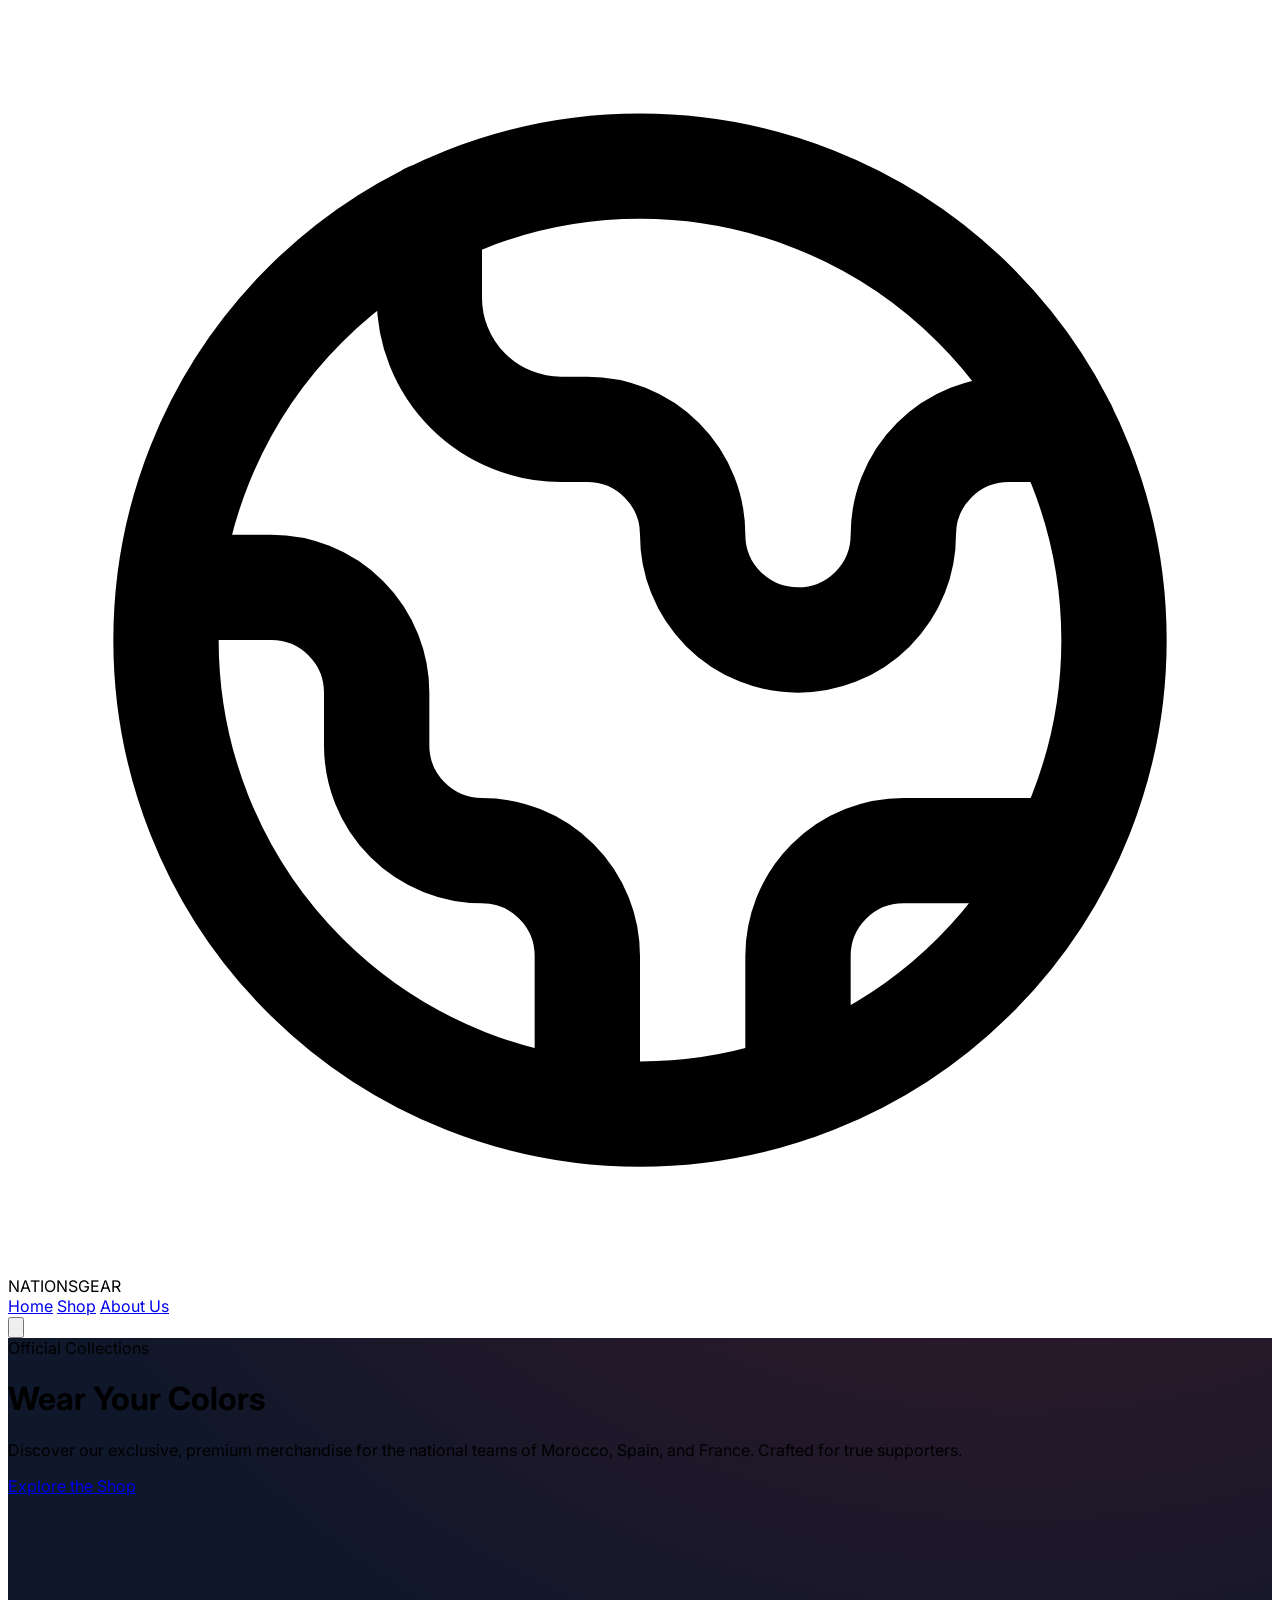
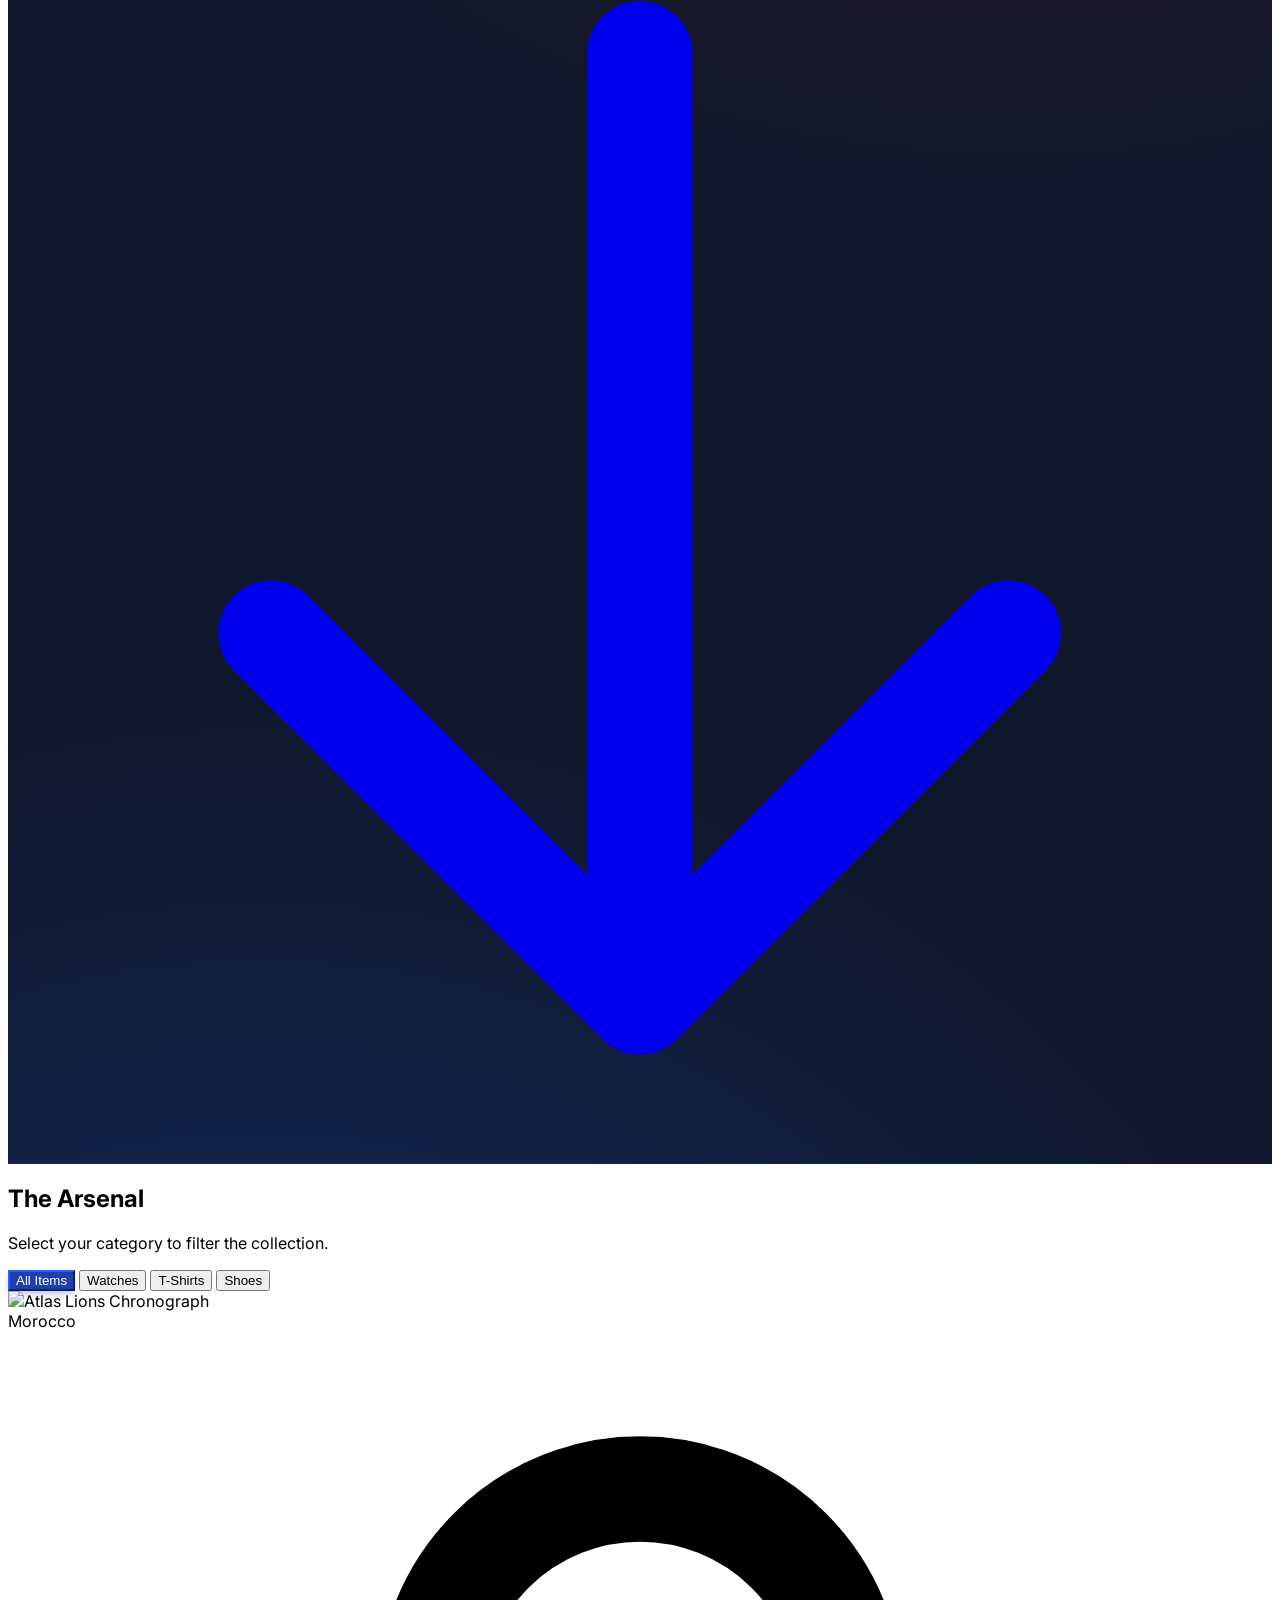
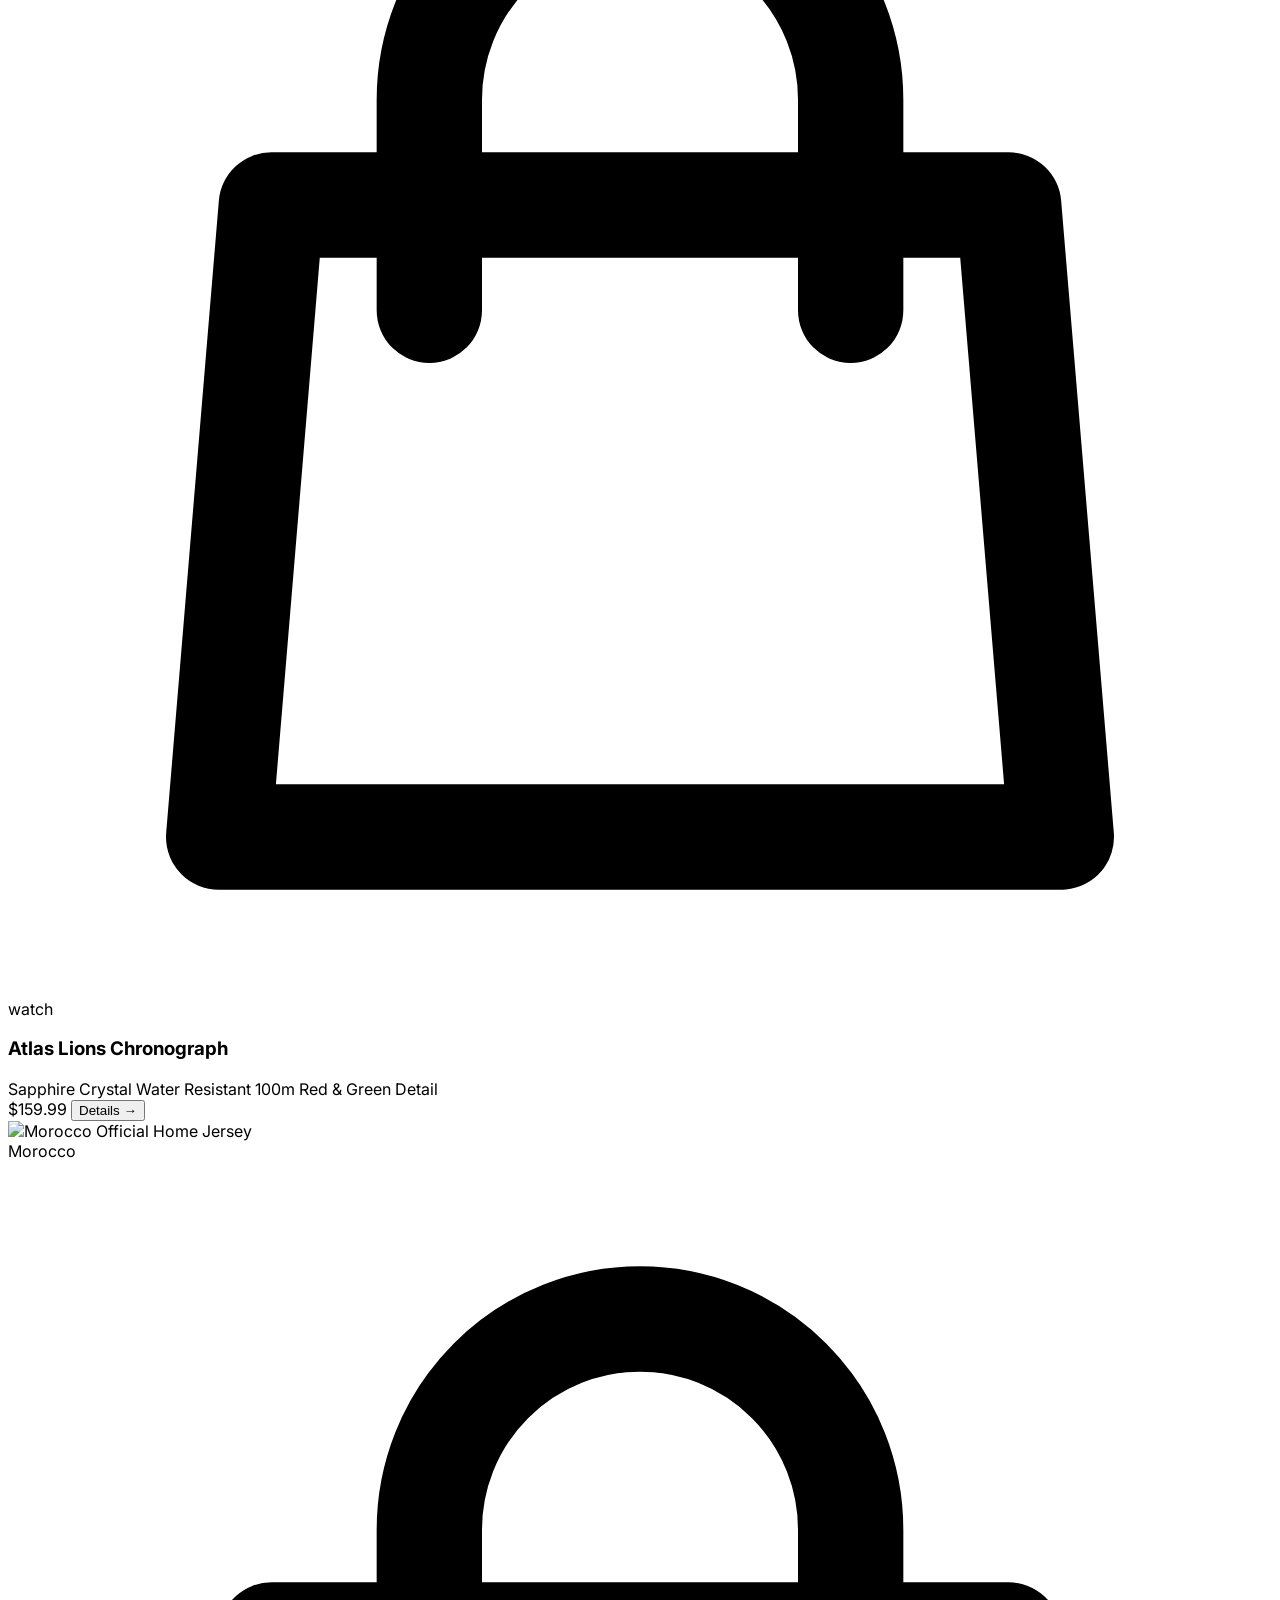
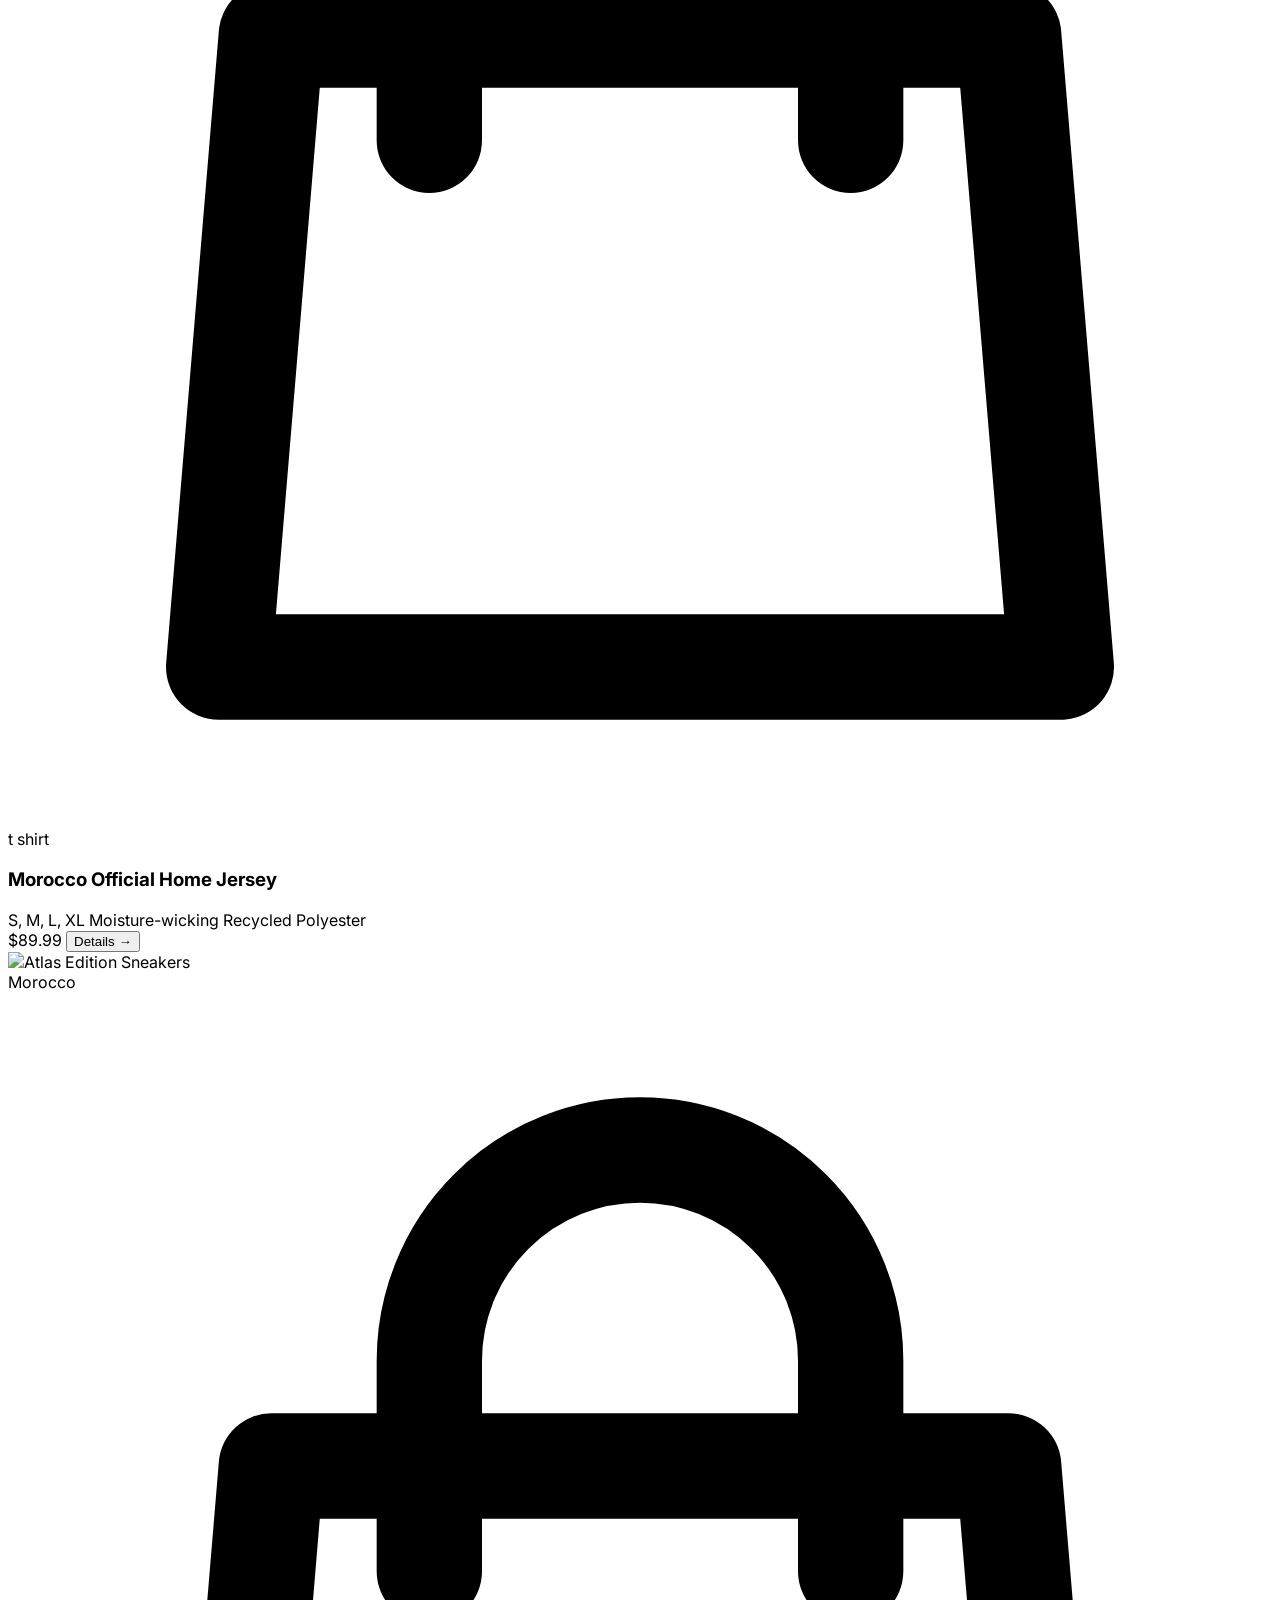
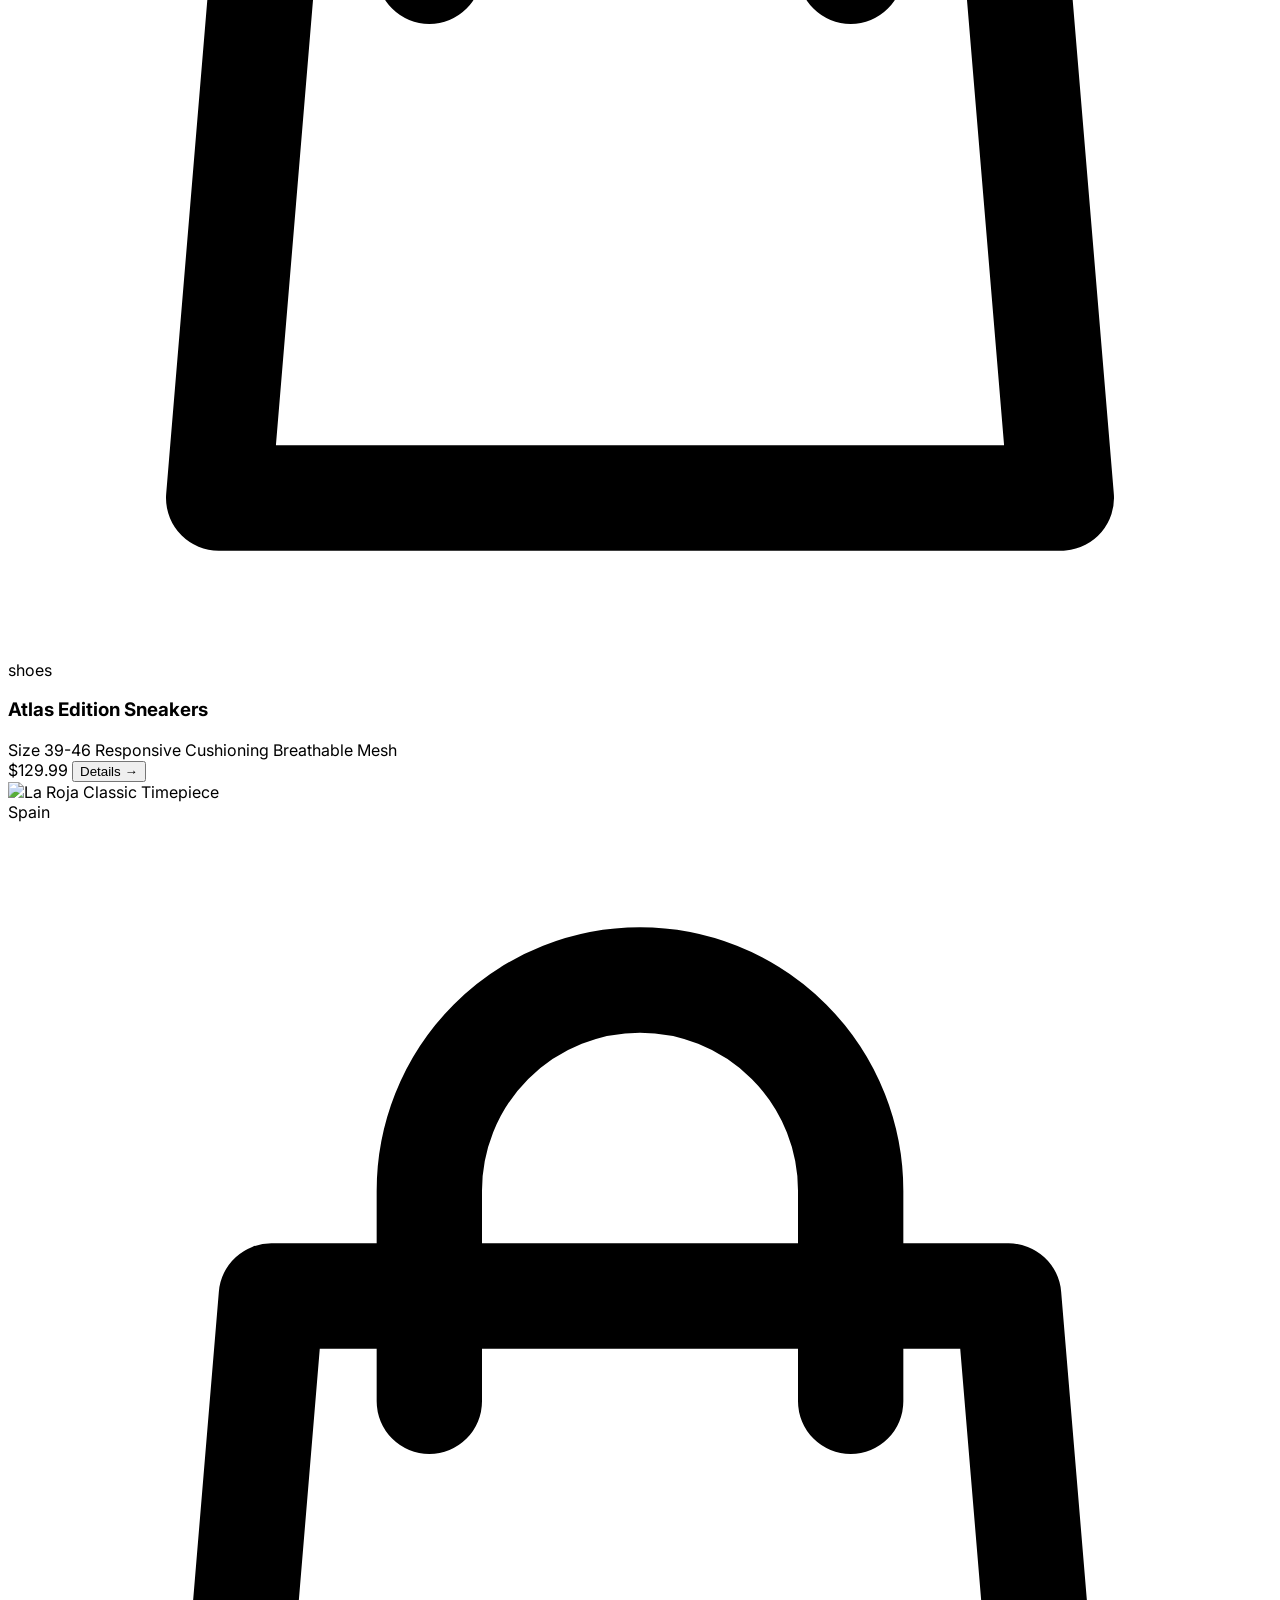
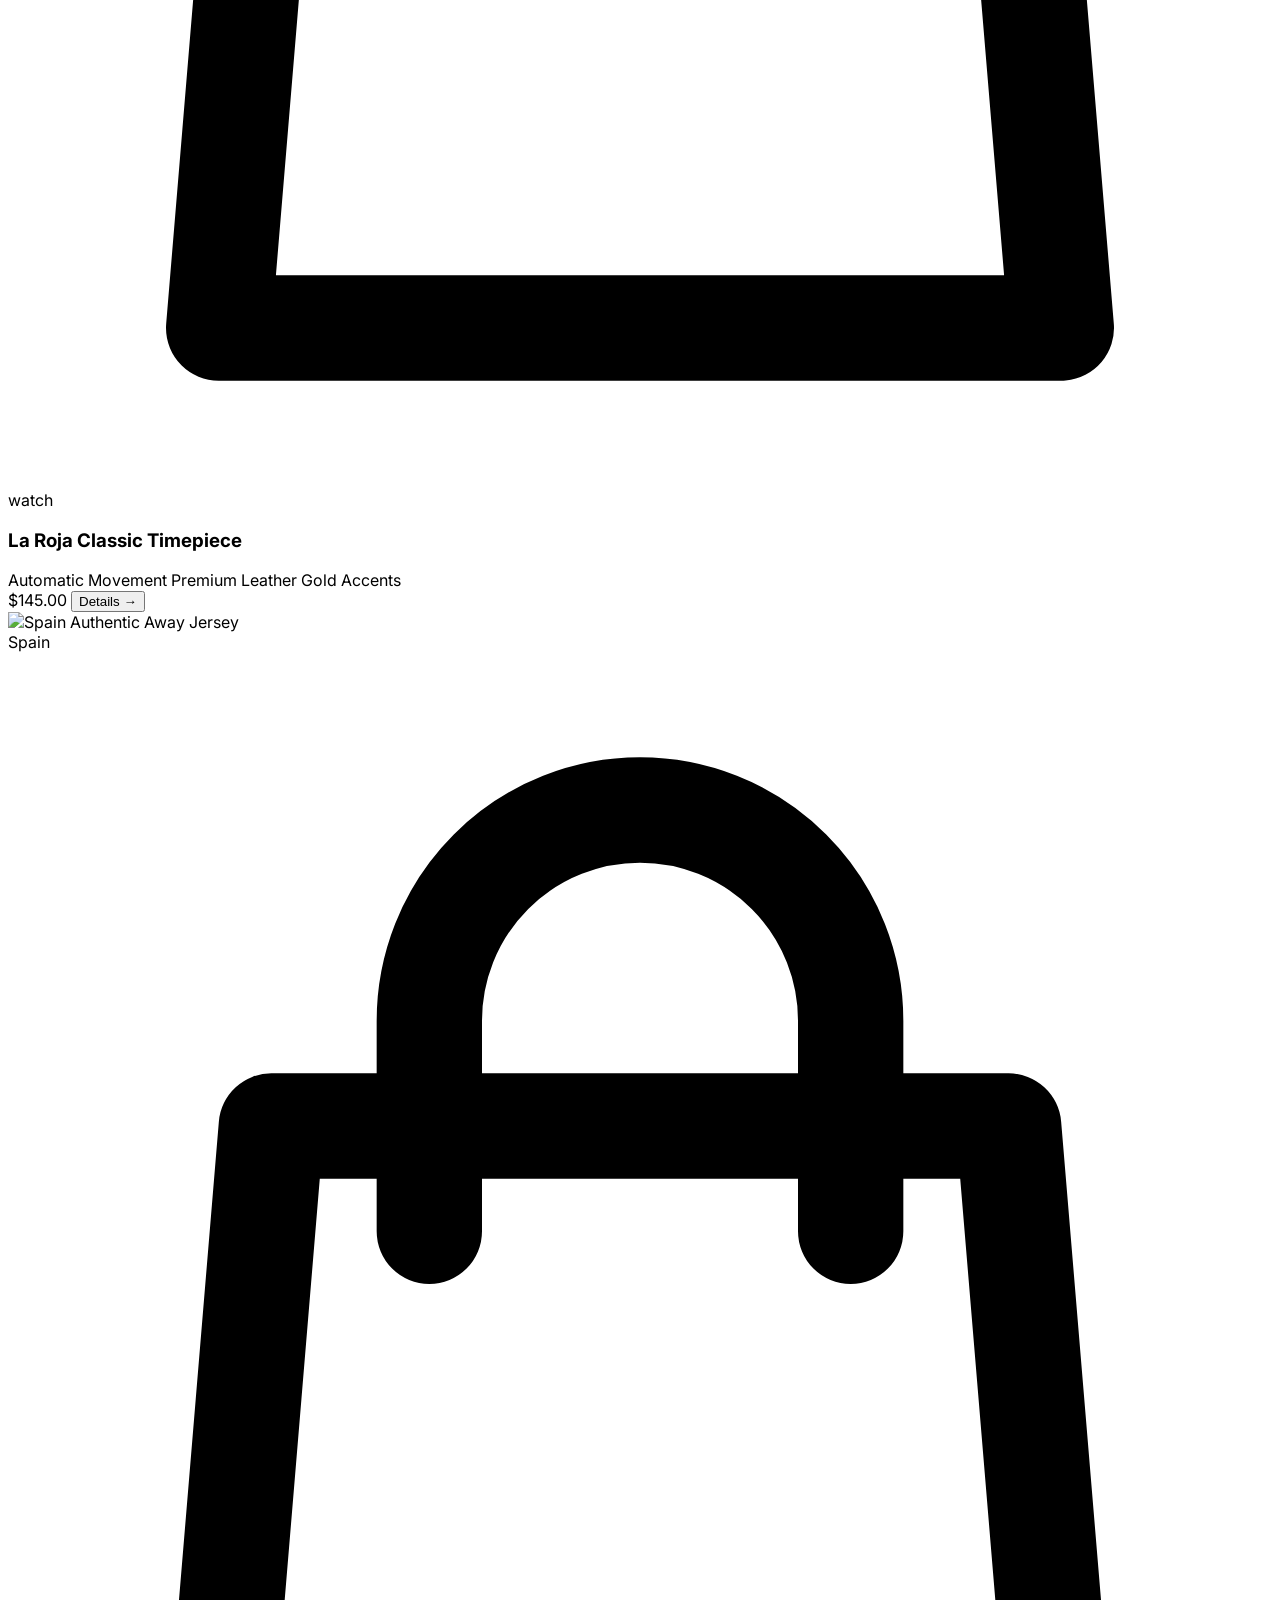
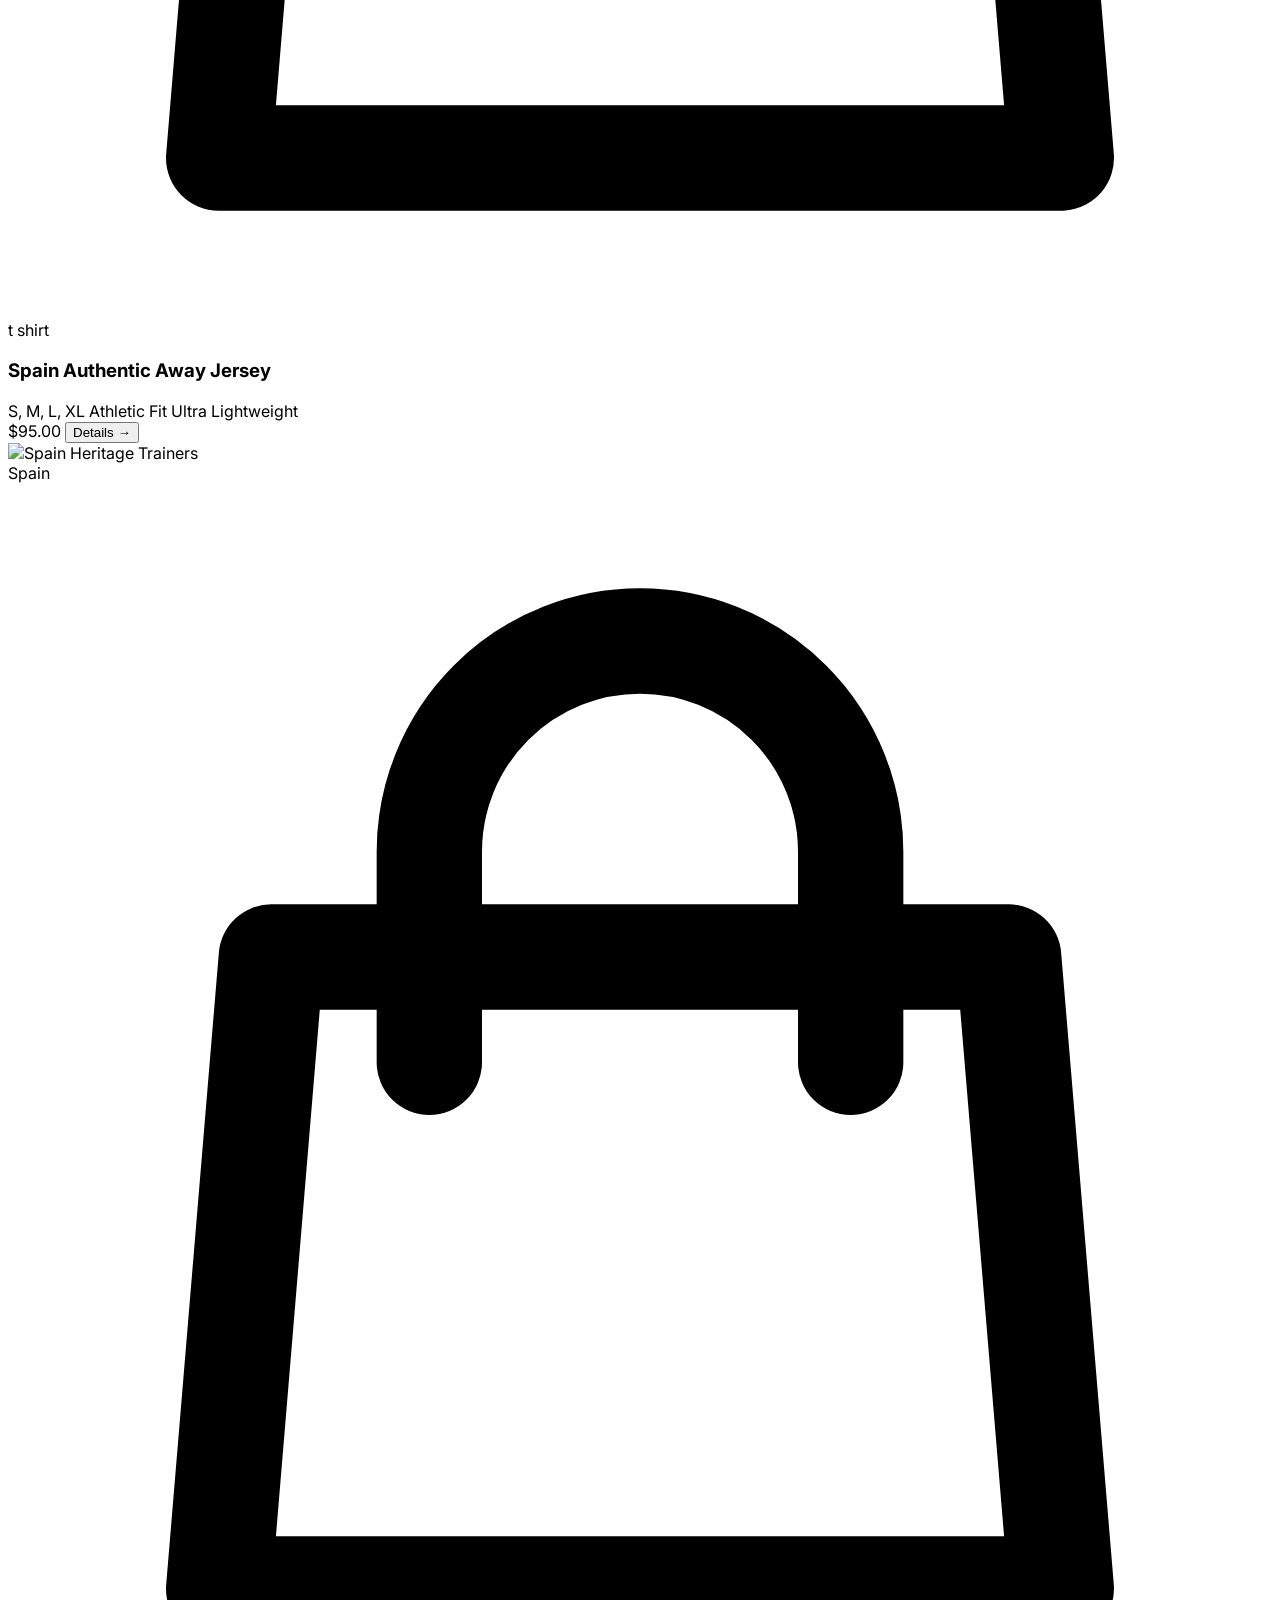
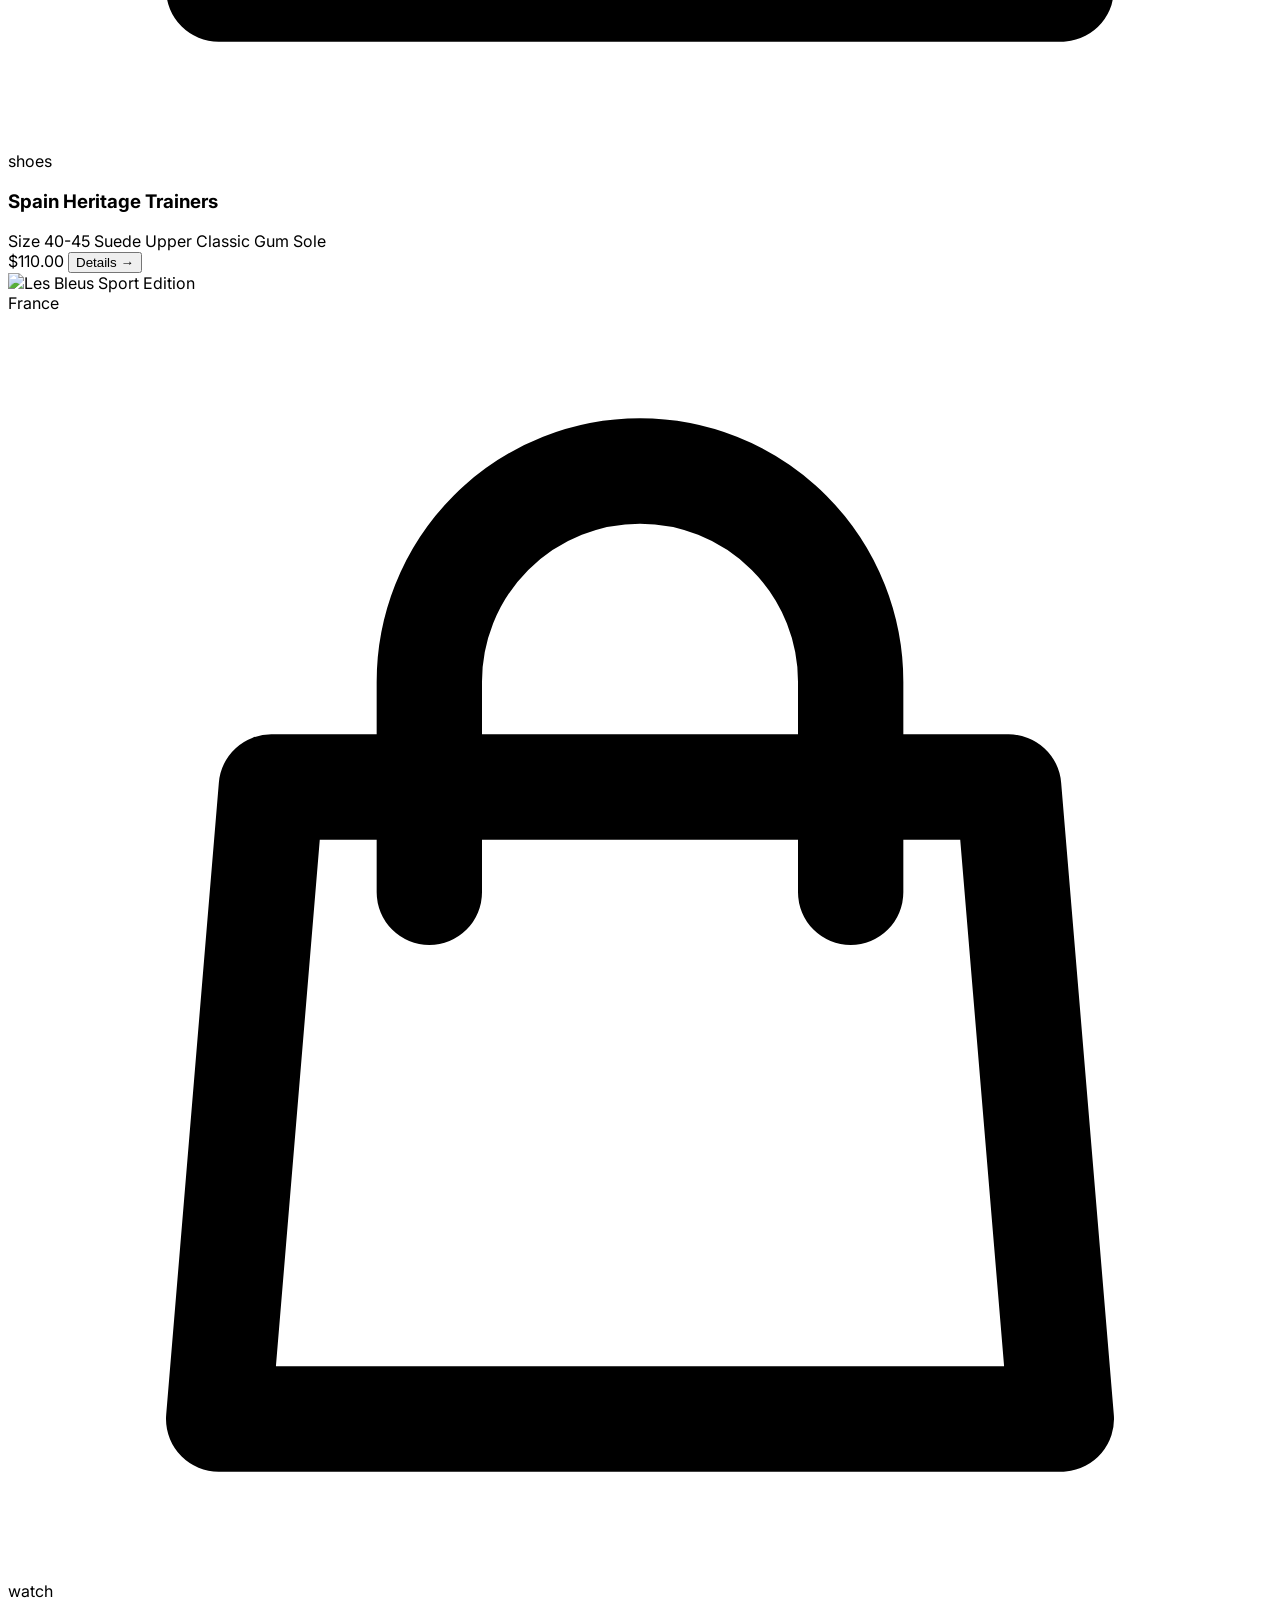
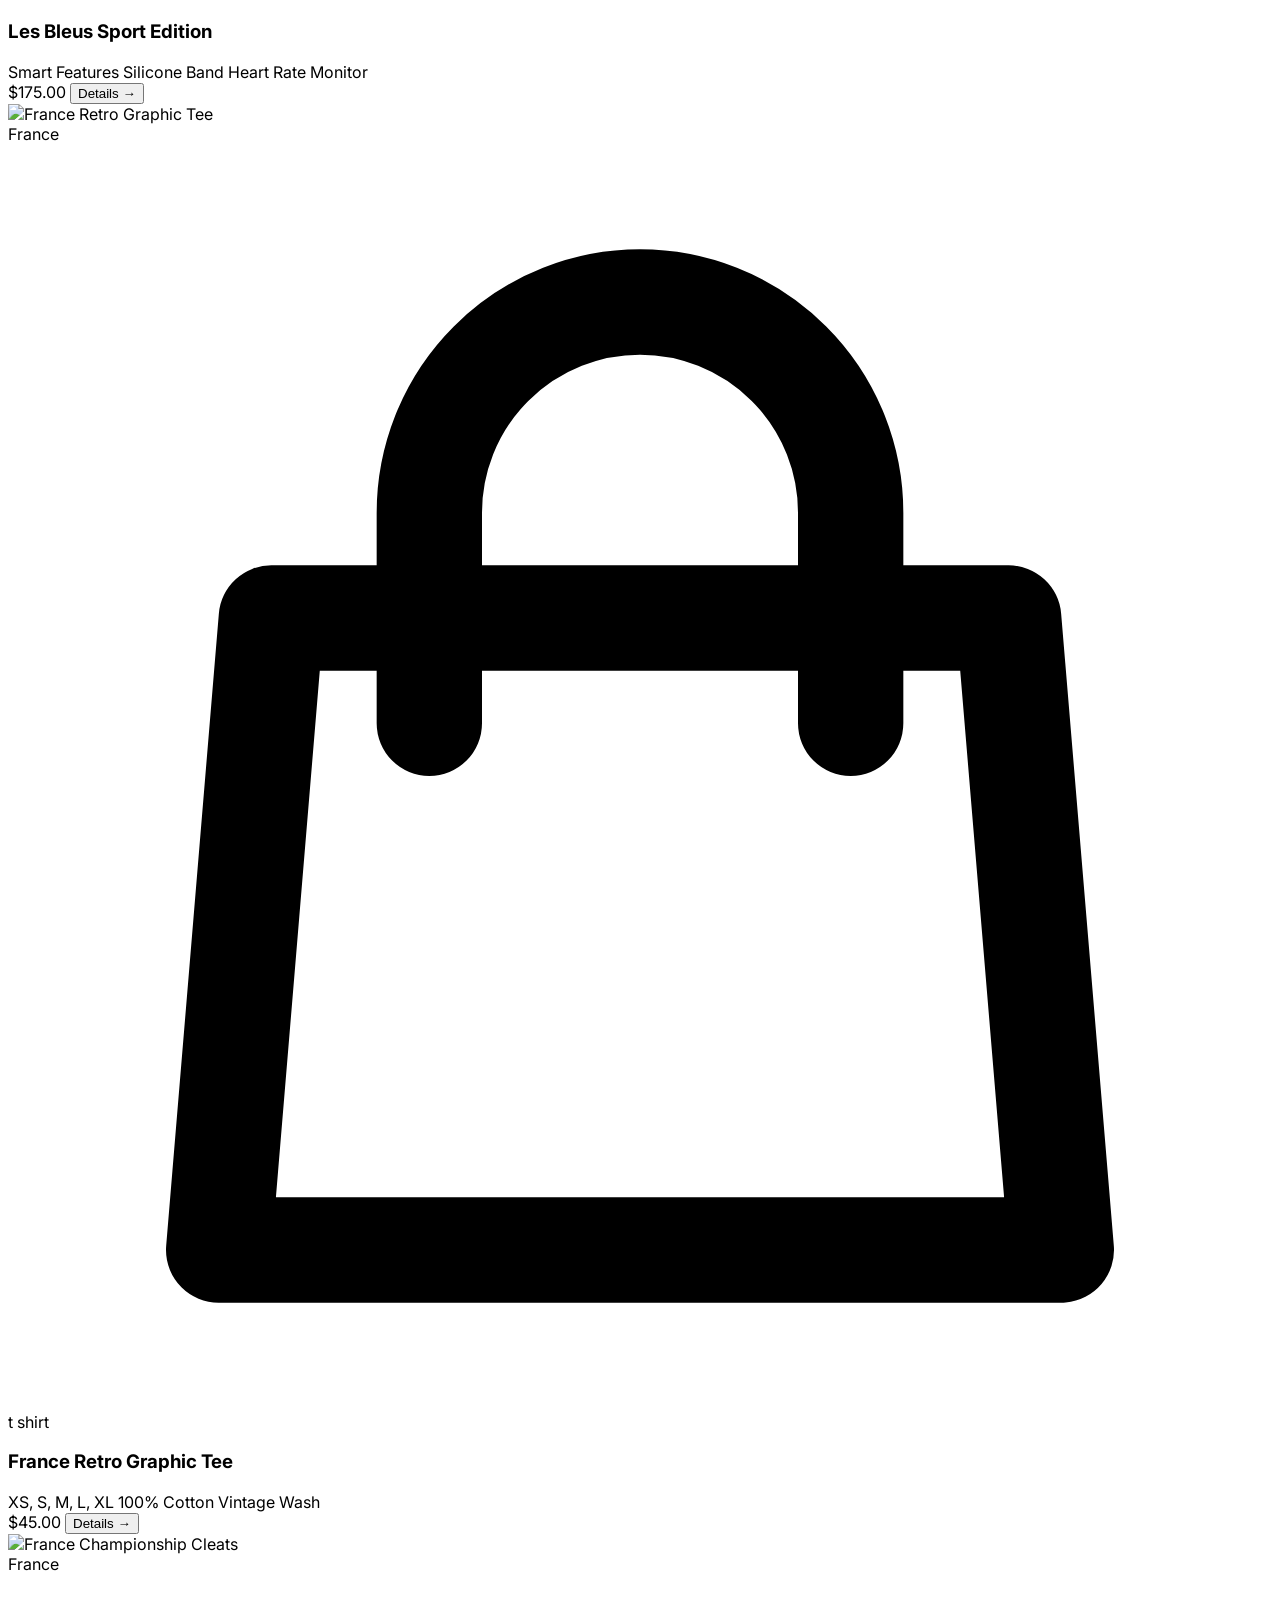
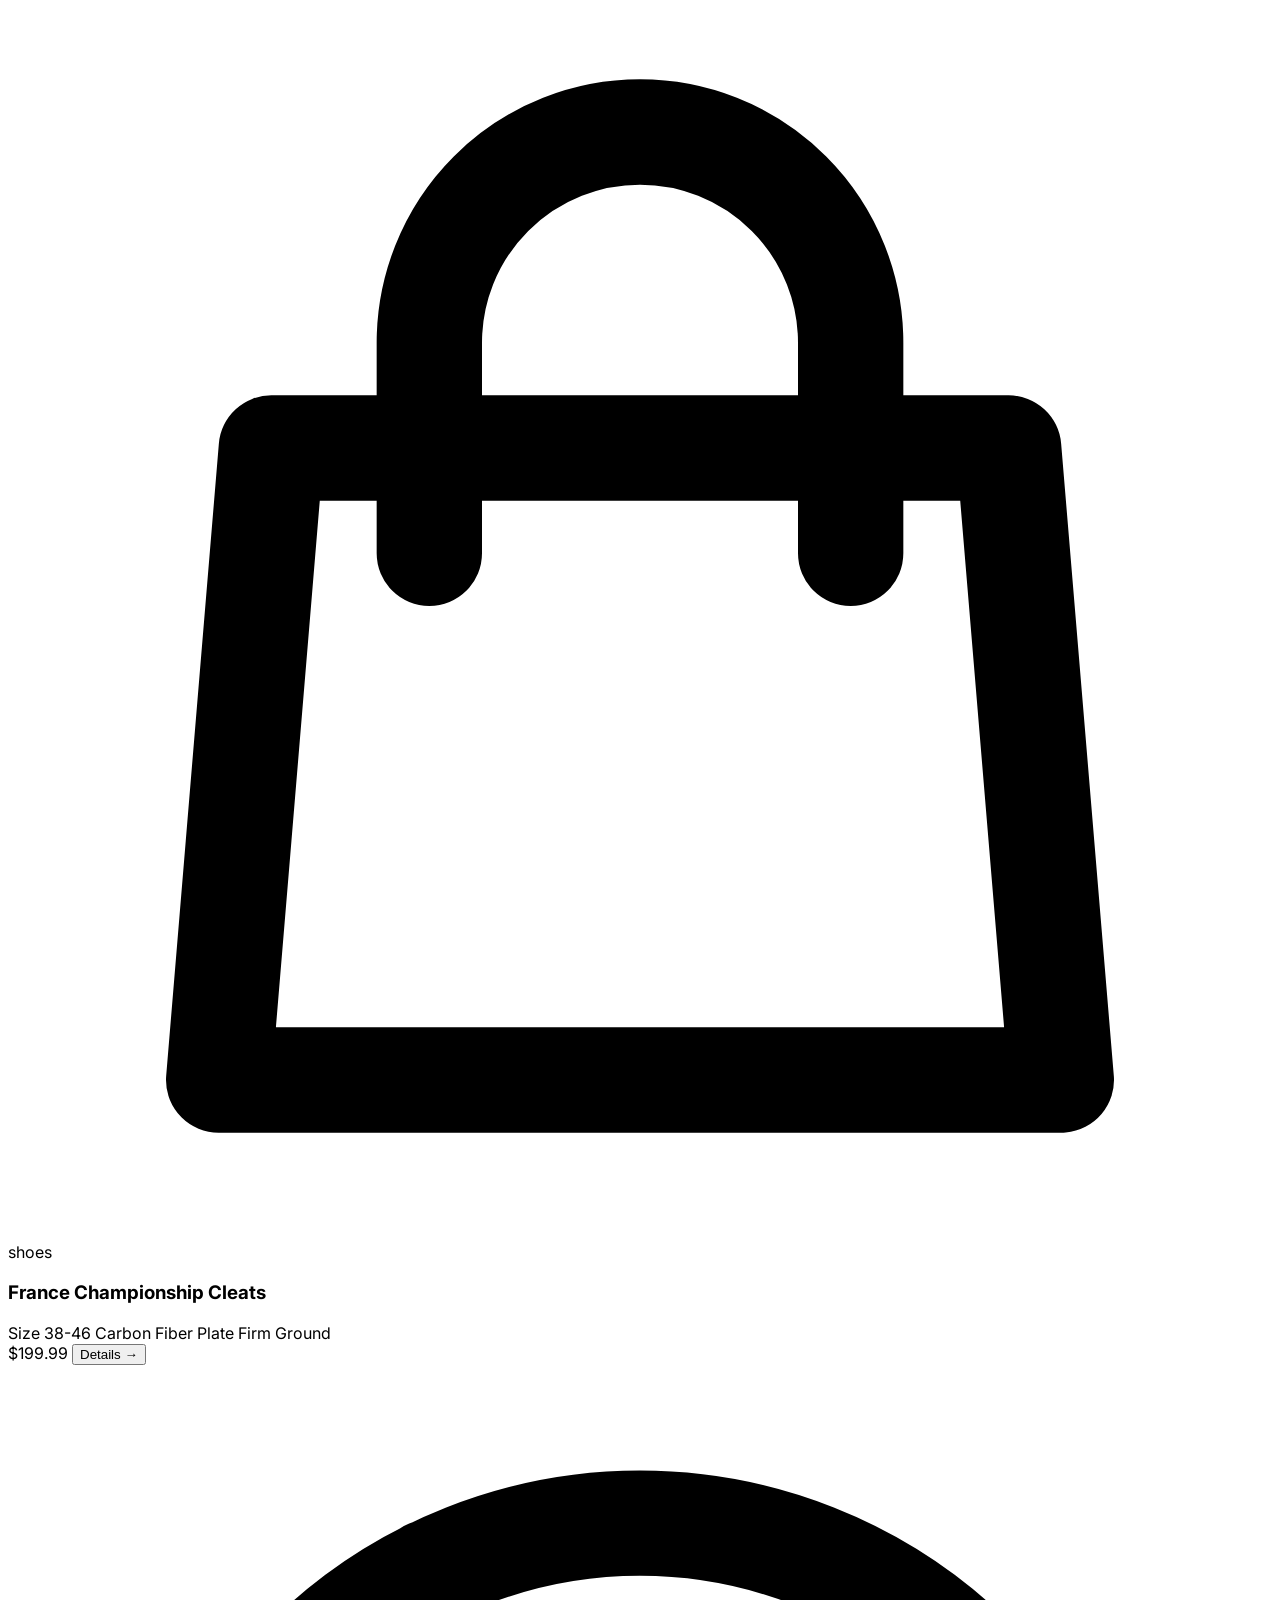
==== national-team-store/index.html @ aa82e58a "Initial commit of national team store website" ====
<!DOCTYPE html>
<html lang="en">
<head>
    <meta charset="UTF-8">
    <meta name="viewport" content="width=device-width, initial-scale=1.0">
    <meta name="description" content="Nations Gear - Premium merchandise for national teams including Morocco, Spain, and France. Shop watches, t-shirts, and shoes.">
    <title>Nations Gear | Official Team Merchandise</title>
    <script src="https://cdn.tailwindcss.com"></script>
    <link href="https://fonts.googleapis.com/css2?family=Inter:wght@300;400;500;600;700;800&display=swap" rel="stylesheet">
    <style>
        body { 
            font-family: 'Inter', sans-serif; 
            scroll-behavior: smooth;
        }
        .hero-pattern {
            background-color: #0f172a;
            background-image: radial-gradient(circle at 20% 150%, rgba(37, 99, 235, 0.4) 0%, transparent 50%),
                              radial-gradient(circle at 80% -50%, rgba(220, 38, 38, 0.3) 0%, transparent 50%);
        }
        .filter-btn {
            transition: all 0.2s ease-in-out;
        }
        .filter-btn.active {
            background-color: #1e40af;
            color: white;
            border-color: #1e40af;
            box-shadow: 0 4px 6px -1px rgba(30, 64, 175, 0.3);
        }
        .product-card {
            transition: transform 0.3s cubic-bezier(0.4, 0, 0.2, 1), box-shadow 0.3s cubic-bezier(0.4, 0, 0.2, 1);
        }
        .product-card:hover {
            transform: translateY(-8px);
            box-shadow: 0 20px 25px -5px rgba(0, 0, 0, 0.1), 0 10px 10px -5px rgba(0, 0, 0, 0.04);
        }
    </style>
</head>
<body class="bg-gray-50 text-slate-800 antialiased selection:bg-blue-200 selection:text-blue-900">

    <!-- Navigation -->
    <nav class="bg-white/80 backdrop-blur-md border-b border-gray-100 sticky top-0 z-50 transition-all duration-300">
        <div class="max-w-7xl mx-auto px-4 sm:px-6 lg:px-8">
            <div class="flex justify-between h-20 items-center">
                <div class="flex-shrink-0 flex items-center cursor-pointer">
                    <svg class="w-8 h-8 text-blue-600 mr-2" fill="none" stroke="currentColor" viewBox="0 0 24 24" xmlns="http://www.w3.org/2000/svg"><path stroke-linecap="round" stroke-linejoin="round" stroke-width="2" d="M3.055 11H5a2 2 0 012 2v1a2 2 0 002 2 2 2 0 012 2v2.945M8 3.935V5.5A2.5 2.5 0 0010.5 8h.5a2 2 0 012 2 2 2 0 104 0 2 2 0 012-2h1.064M15 20.488V18a2 2 0 012-2h3.064M21 12a9 9 0 11-18 0 9 9 0 0118 0z"></path></svg>
                    <span class="font-extrabold text-2xl tracking-tighter text-slate-900">NATIONS<span class="text-blue-600">GEAR</span></span>
                </div>
                <div class="hidden sm:flex space-x-1">
                    <a href="#" class="text-slate-600 hover:text-blue-600 hover:bg-blue-50 px-4 py-2 rounded-lg text-sm font-semibold transition-colors">Home</a>
                    <a href="#shop" class="text-blue-600 bg-blue-50 px-4 py-2 rounded-lg text-sm font-semibold transition-colors">Shop</a>
                    <a href="#" class="text-slate-600 hover:text-blue-600 hover:bg-blue-50 px-4 py-2 rounded-lg text-sm font-semibold transition-colors">About Us</a>
                </div>
                <div class="flex items-center space-x-4">
                    <button class="text-slate-500 hover:text-blue-600 transition-colors p-2" aria-label="Cart">
                        <svg class="w-6 h-6" fill="none" stroke="currentColor" viewBox="0 0 24 24" xmlns="http://www.w3.org/2000/svg"><path stroke-linecap="round" stroke-linejoin="round" stroke-width="2" d="M16 11V7a4 4 0 00-8 0v4M5 9h14l1 12H4L5 9z"></path></svg>
                    </button>
                </div>
            </div>
        </div>
    </nav>

    <!-- Hero Section -->
    <header class="hero-pattern text-white overflow-hidden relative">
        <div class="absolute inset-0 bg-[url('https://www.transparenttextures.com/patterns/cubes.png')] opacity-10"></div>
        <div class="max-w-7xl mx-auto px-4 sm:px-6 lg:px-8 py-28 lg:py-40 relative z-10 flex flex-col items-center text-center">
            <span class="uppercase tracking-widest text-sm font-bold text-blue-300 mb-4 bg-blue-900/50 px-4 py-1.5 rounded-full border border-blue-700/50">Official Collections</span>
            <h1 class="text-5xl md:text-6xl lg:text-7xl font-extrabold tracking-tight mb-8 leading-tight">
                Wear Your <span class="text-transparent bg-clip-text bg-gradient-to-r from-blue-400 to-red-400">Colors</span>
            </h1>
            <p class="text-lg md:text-xl text-slate-300 max-w-2xl mb-12 font-light">
                Discover our exclusive, premium merchandise for the national teams of Morocco, Spain, and France. 
                Crafted for true supporters.
            </p>
            <a href="#shop" class="bg-white text-slate-900 hover:bg-blue-50 hover:scale-105 px-10 py-4 rounded-full font-bold text-lg transition-all shadow-xl shadow-white/10 flex items-center space-x-2">
                <span>Explore the Shop</span>
                <svg class="w-5 h-5" fill="none" stroke="currentColor" viewBox="0 0 24 24"><path stroke-linecap="round" stroke-linejoin="round" stroke-width="2" d="M19 14l-7 7m0 0l-7-7m7 7V3"></path></svg>
            </a>
        </div>
    </header>

    <!-- Main Content -->
    <main id="shop" class="max-w-7xl mx-auto px-4 sm:px-6 lg:px-8 py-20">
        
        <div class="flex flex-col md:flex-row justify-between items-end mb-12 gap-6">
            <div>
                <h2 class="text-4xl font-extrabold text-slate-900 mb-2 tracking-tight">The Arsenal</h2>
                <p class="text-slate-500 font-medium">Select your category to filter the collection.</p>
            </div>
            
            <!-- Filter Bar -->
            <div class="flex space-x-3 overflow-x-auto pb-2 md:pb-0 w-full md:w-auto scrollbar-hide" id="filter-container">
                <button class="filter-btn active px-6 py-2.5 rounded-full border border-slate-200 text-sm font-bold text-slate-600 hover:bg-slate-100 whitespace-nowrap" data-filter="all">All Items</button>
                <button class="filter-btn px-6 py-2.5 rounded-full border border-slate-200 text-sm font-bold text-slate-600 hover:bg-slate-100 whitespace-nowrap" data-filter="watch">Watches</button>
                <button class="filter-btn px-6 py-2.5 rounded-full border border-slate-200 text-sm font-bold text-slate-600 hover:bg-slate-100 whitespace-nowrap" data-filter="t-shirt">T-Shirts</button>
                <button class="filter-btn px-6 py-2.5 rounded-full border border-slate-200 text-sm font-bold text-slate-600 hover:bg-slate-100 whitespace-nowrap" data-filter="shoes">Shoes</button>
            </div>
        </div>

        <!-- Product Grid -->
        <div id="product-grid" class="grid grid-cols-1 sm:grid-cols-2 lg:grid-cols-3 gap-x-8 gap-y-12">
            <!-- Products injected by app.js -->
        </div>

    </main>

    <!-- Footer -->
    <footer class="bg-slate-900 text-slate-300 py-16 border-t border-slate-800">
        <div class="max-w-7xl mx-auto px-4 sm:px-6 lg:px-8 flex flex-col md:flex-row justify-between items-center gap-6">
            <div class="flex items-center">
                <svg class="w-6 h-6 text-slate-500 mr-2" fill="none" stroke="currentColor" viewBox="0 0 24 24"><path stroke-linecap="round" stroke-linejoin="round" stroke-width="2" d="M3.055 11H5a2 2 0 012 2v1a2 2 0 002 2 2 2 0 012 2v2.945M8 3.935V5.5A2.5 2.5 0 0010.5 8h.5a2 2 0 012 2 2 2 0 104 0 2 2 0 012-2h1.064M15 20.488V18a2 2 0 012-2h3.064M21 12a9 9 0 11-18 0 9 9 0 0118 0z"></path></svg>
                <span class="font-bold text-xl tracking-tight text-white">NATIONS<span class="text-slate-500">GEAR</span></span>
            </div>
            <p class="text-sm text-slate-500">&copy; 2026 Nations Gear. Built for fans.</p>
            <div class="flex space-x-4">
                <a href="#" class="text-slate-500 hover:text-white transition-colors">Privacy</a>
                <a href="#" class="text-slate-500 hover:text-white transition-colors">Terms</a>
            </div>
        </div>
    </footer>

    <script src="app.js"></script>
</body>
</html>
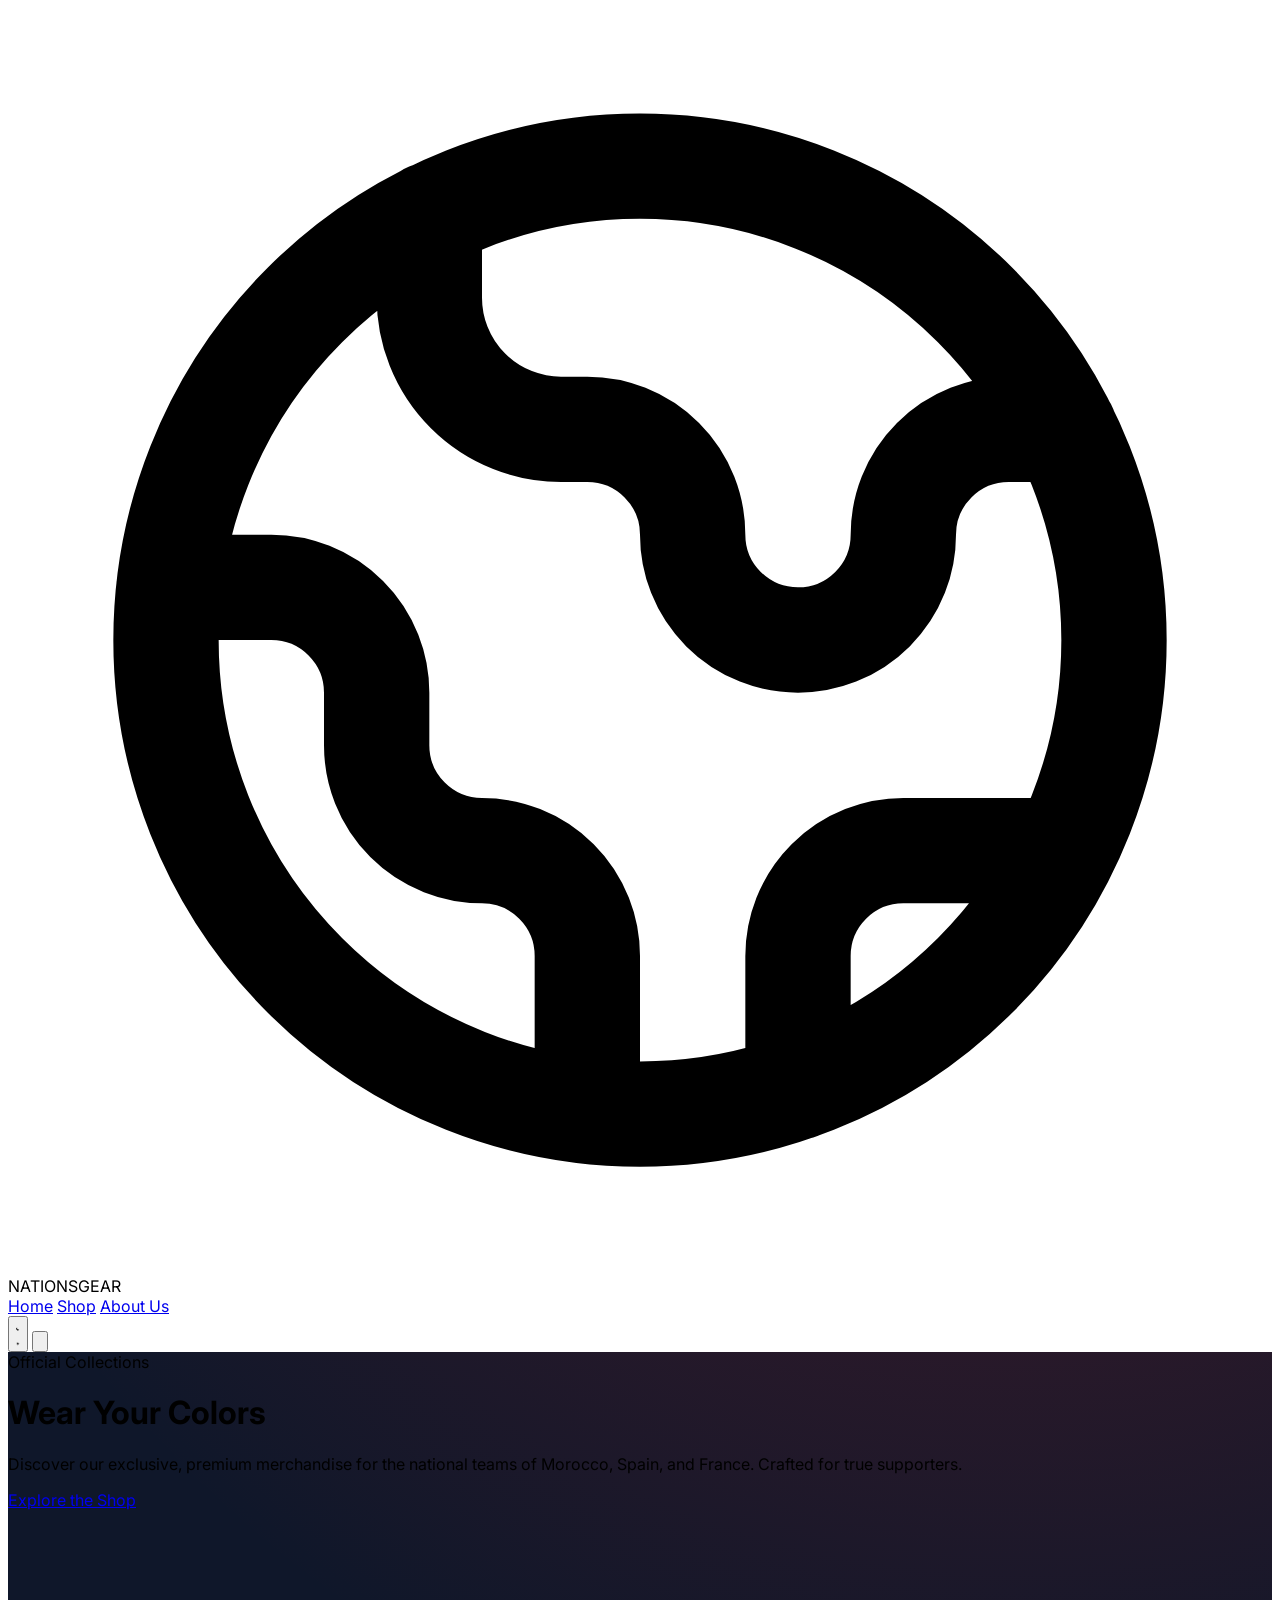
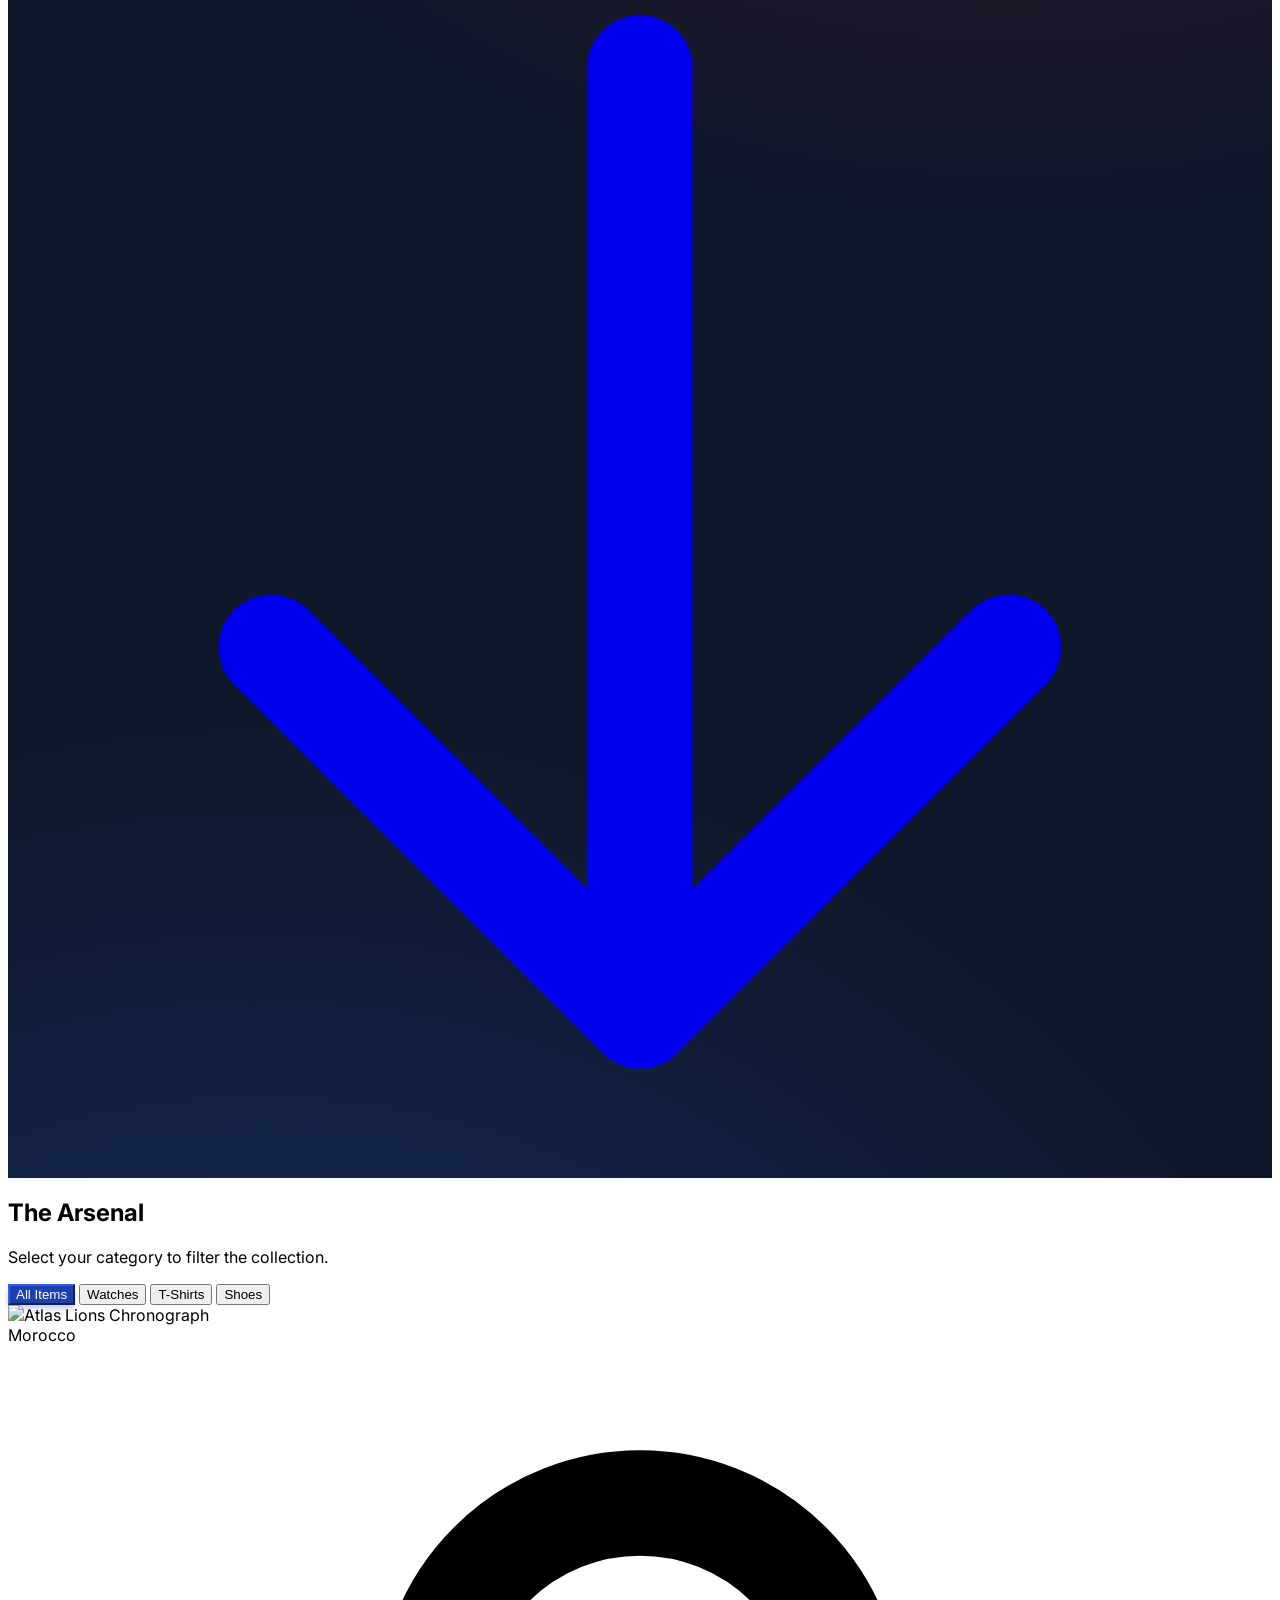
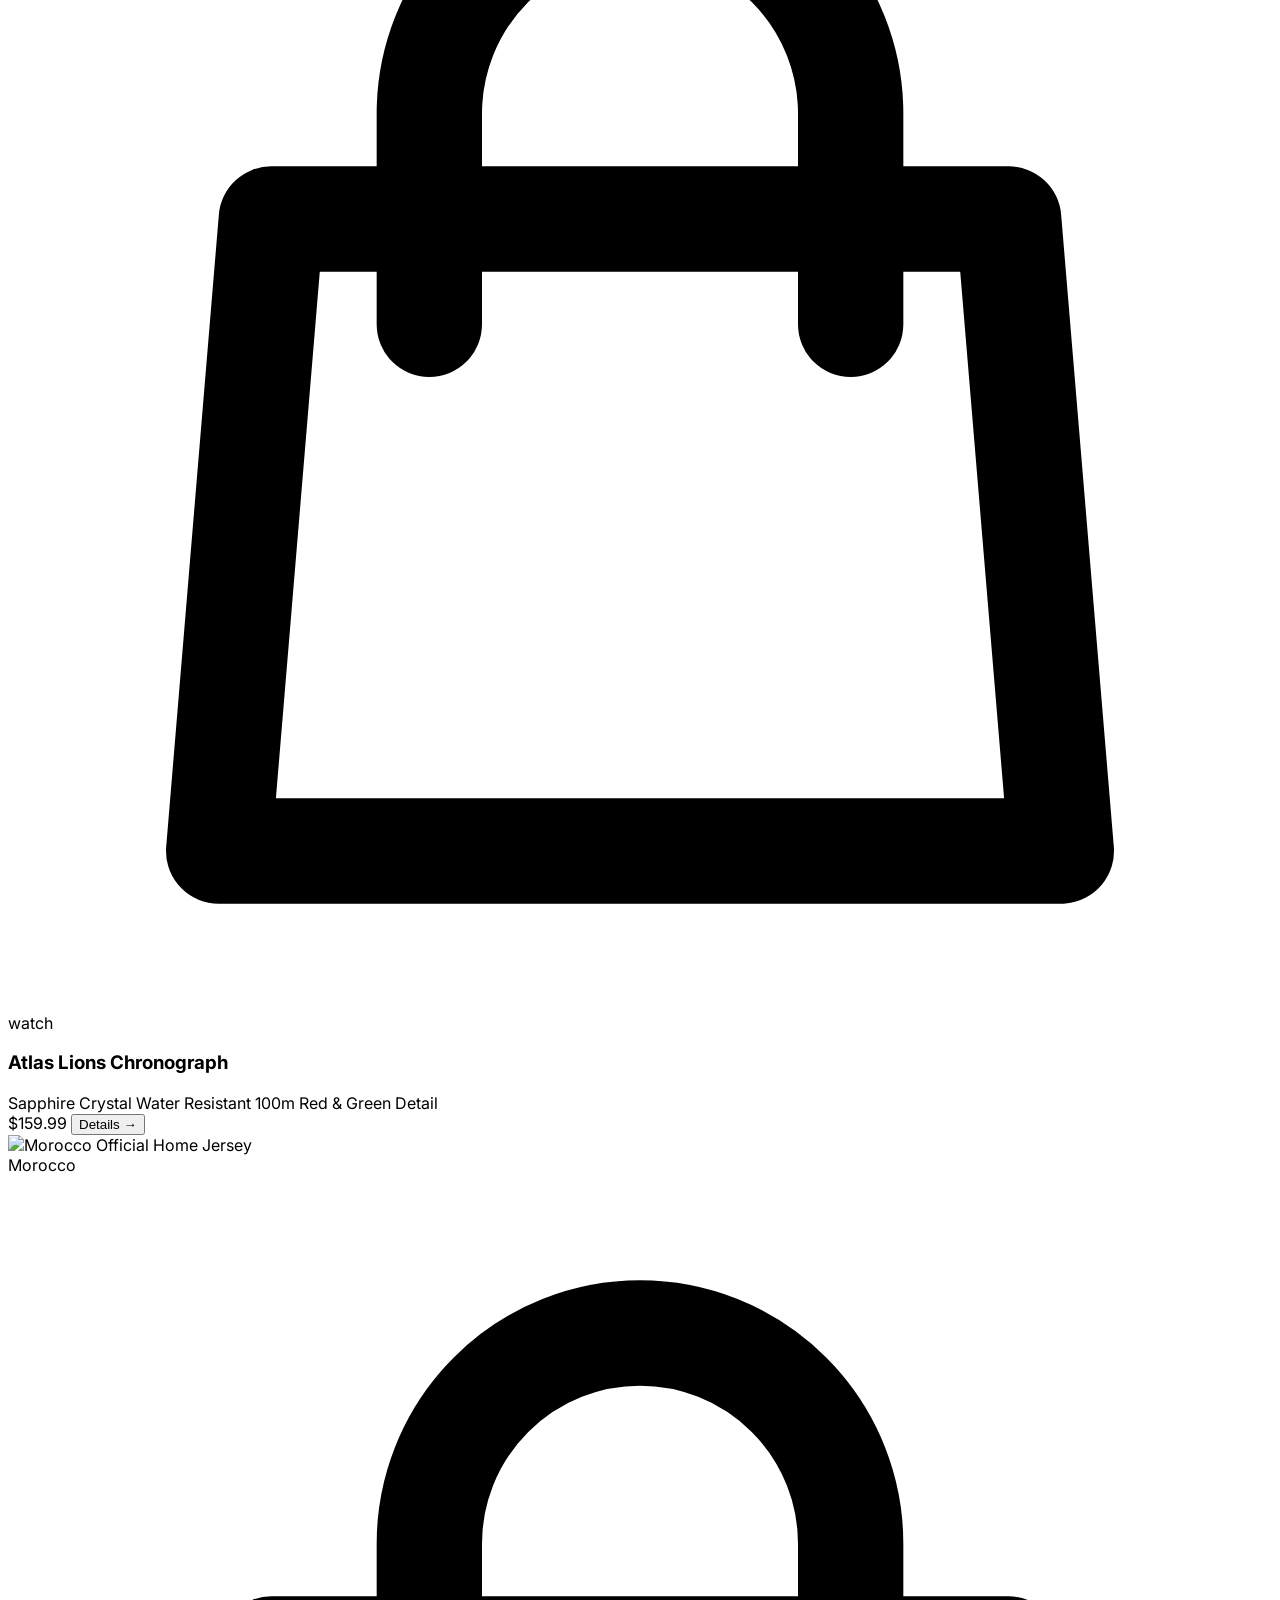
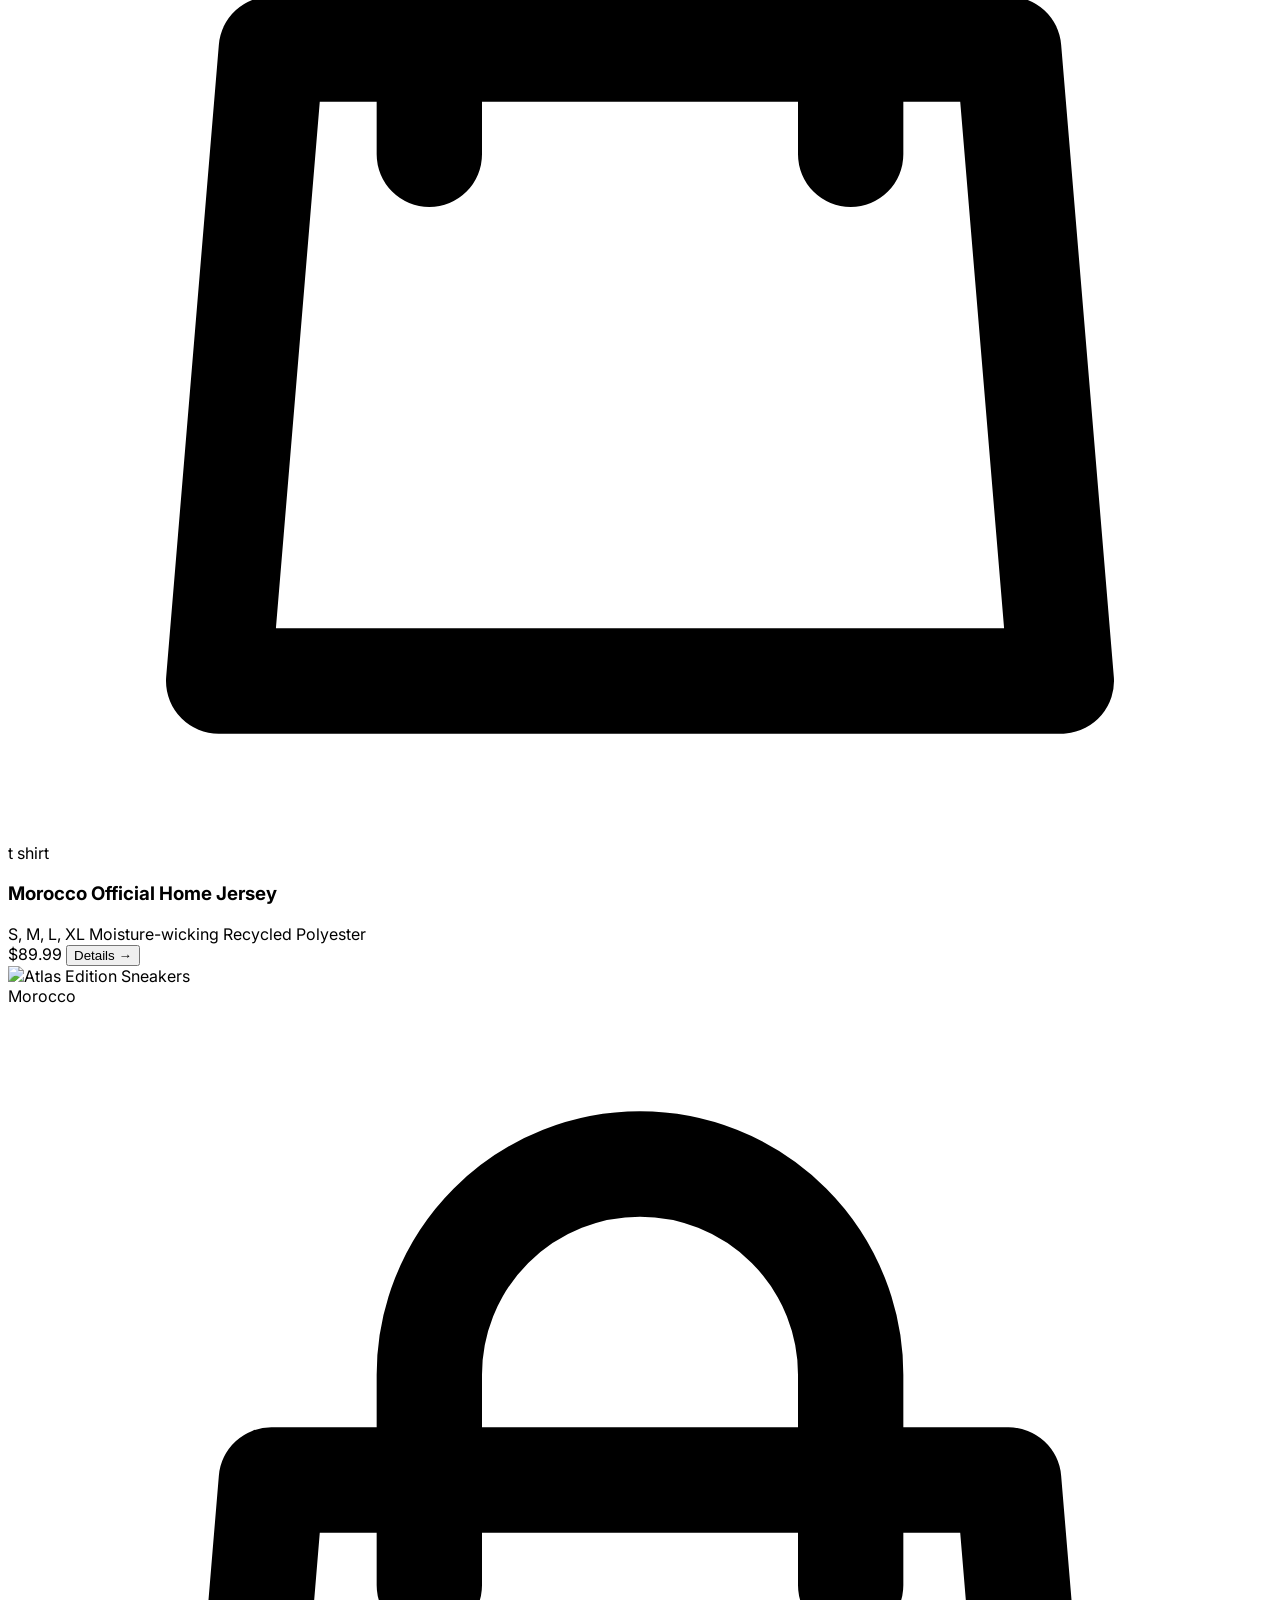
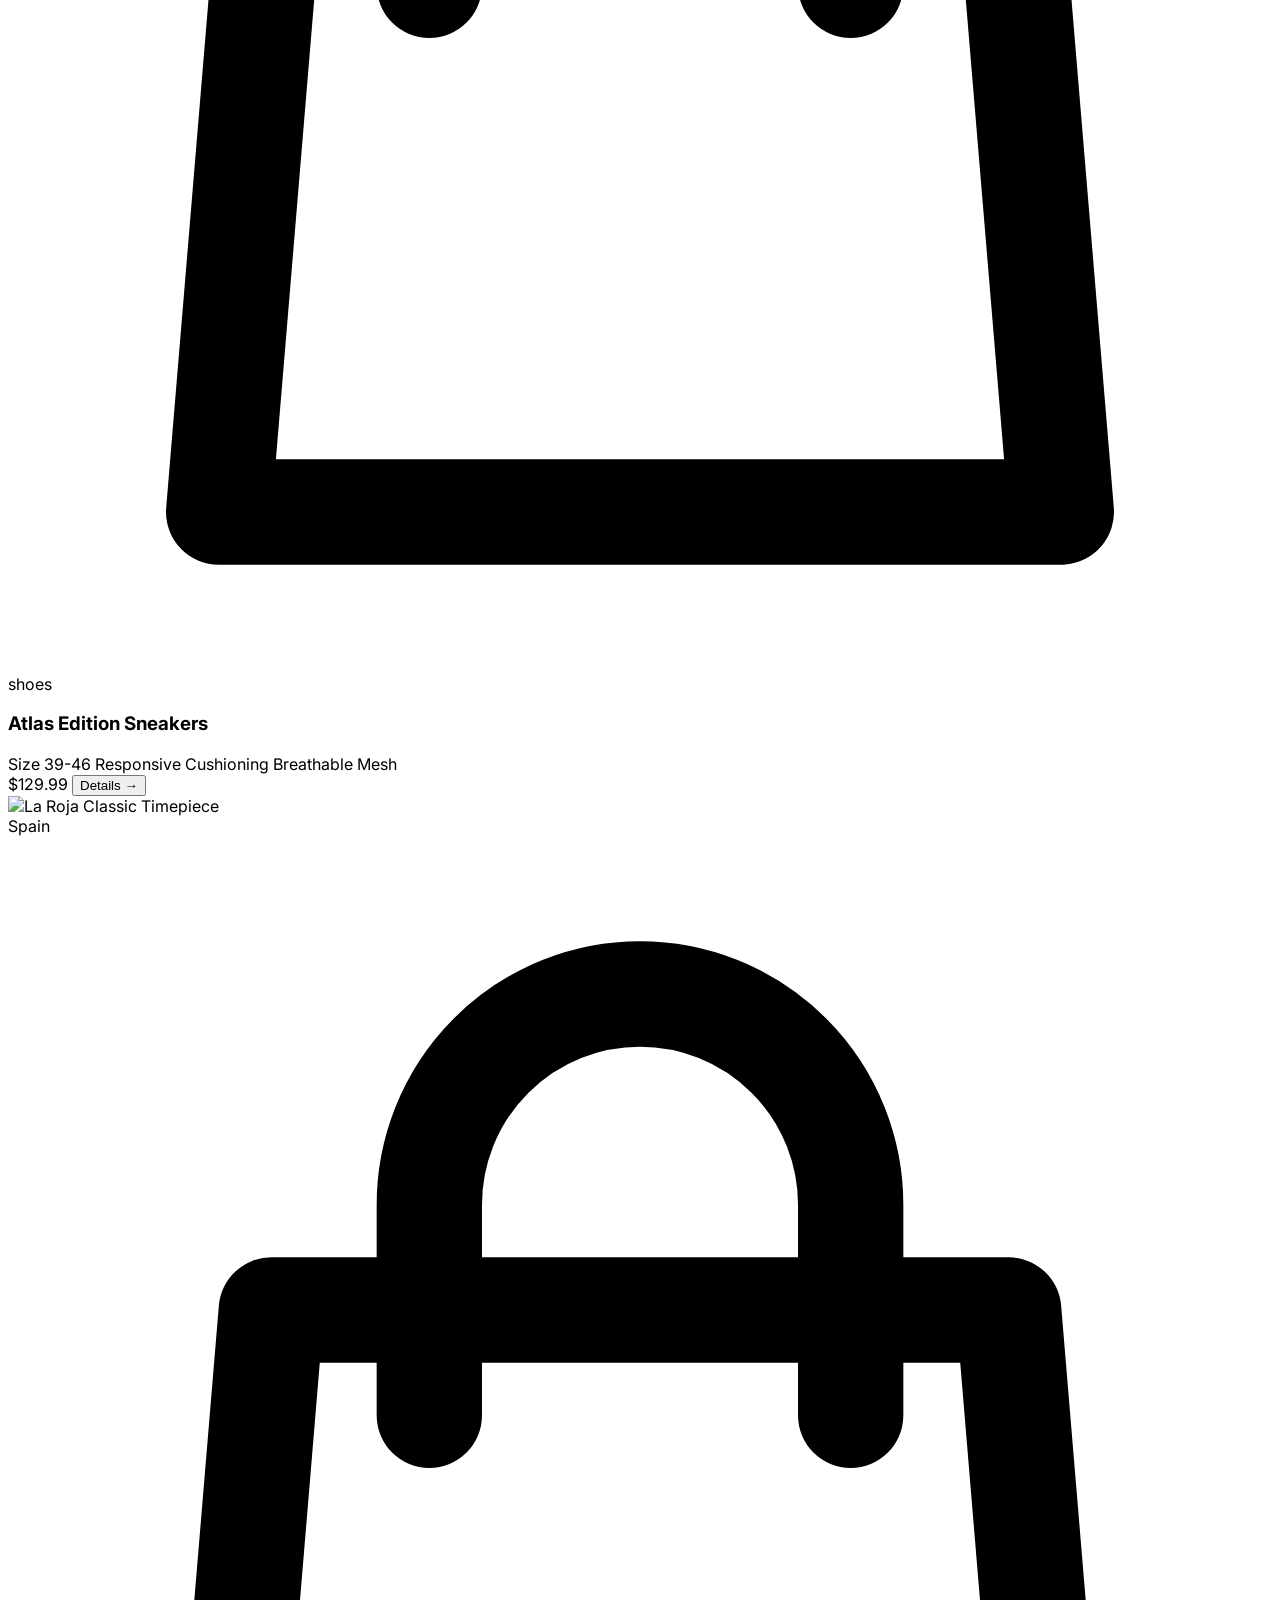
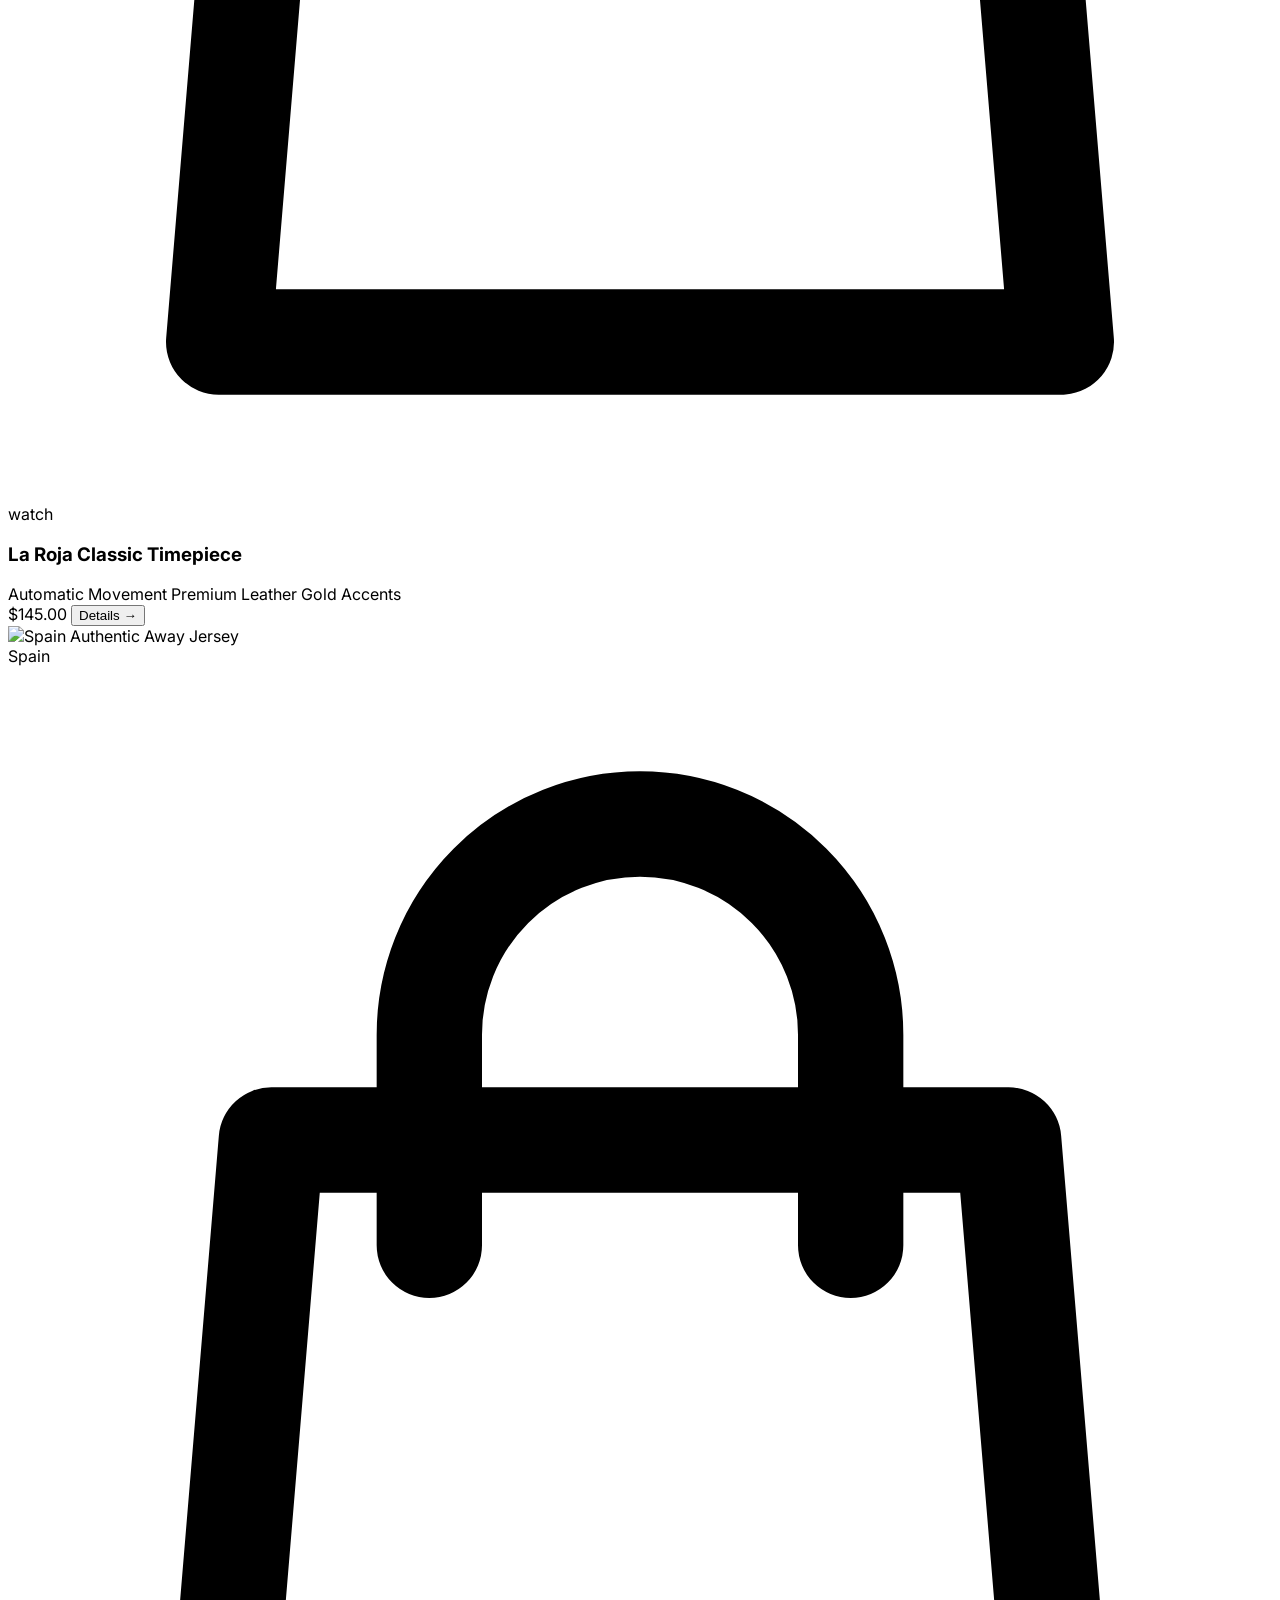
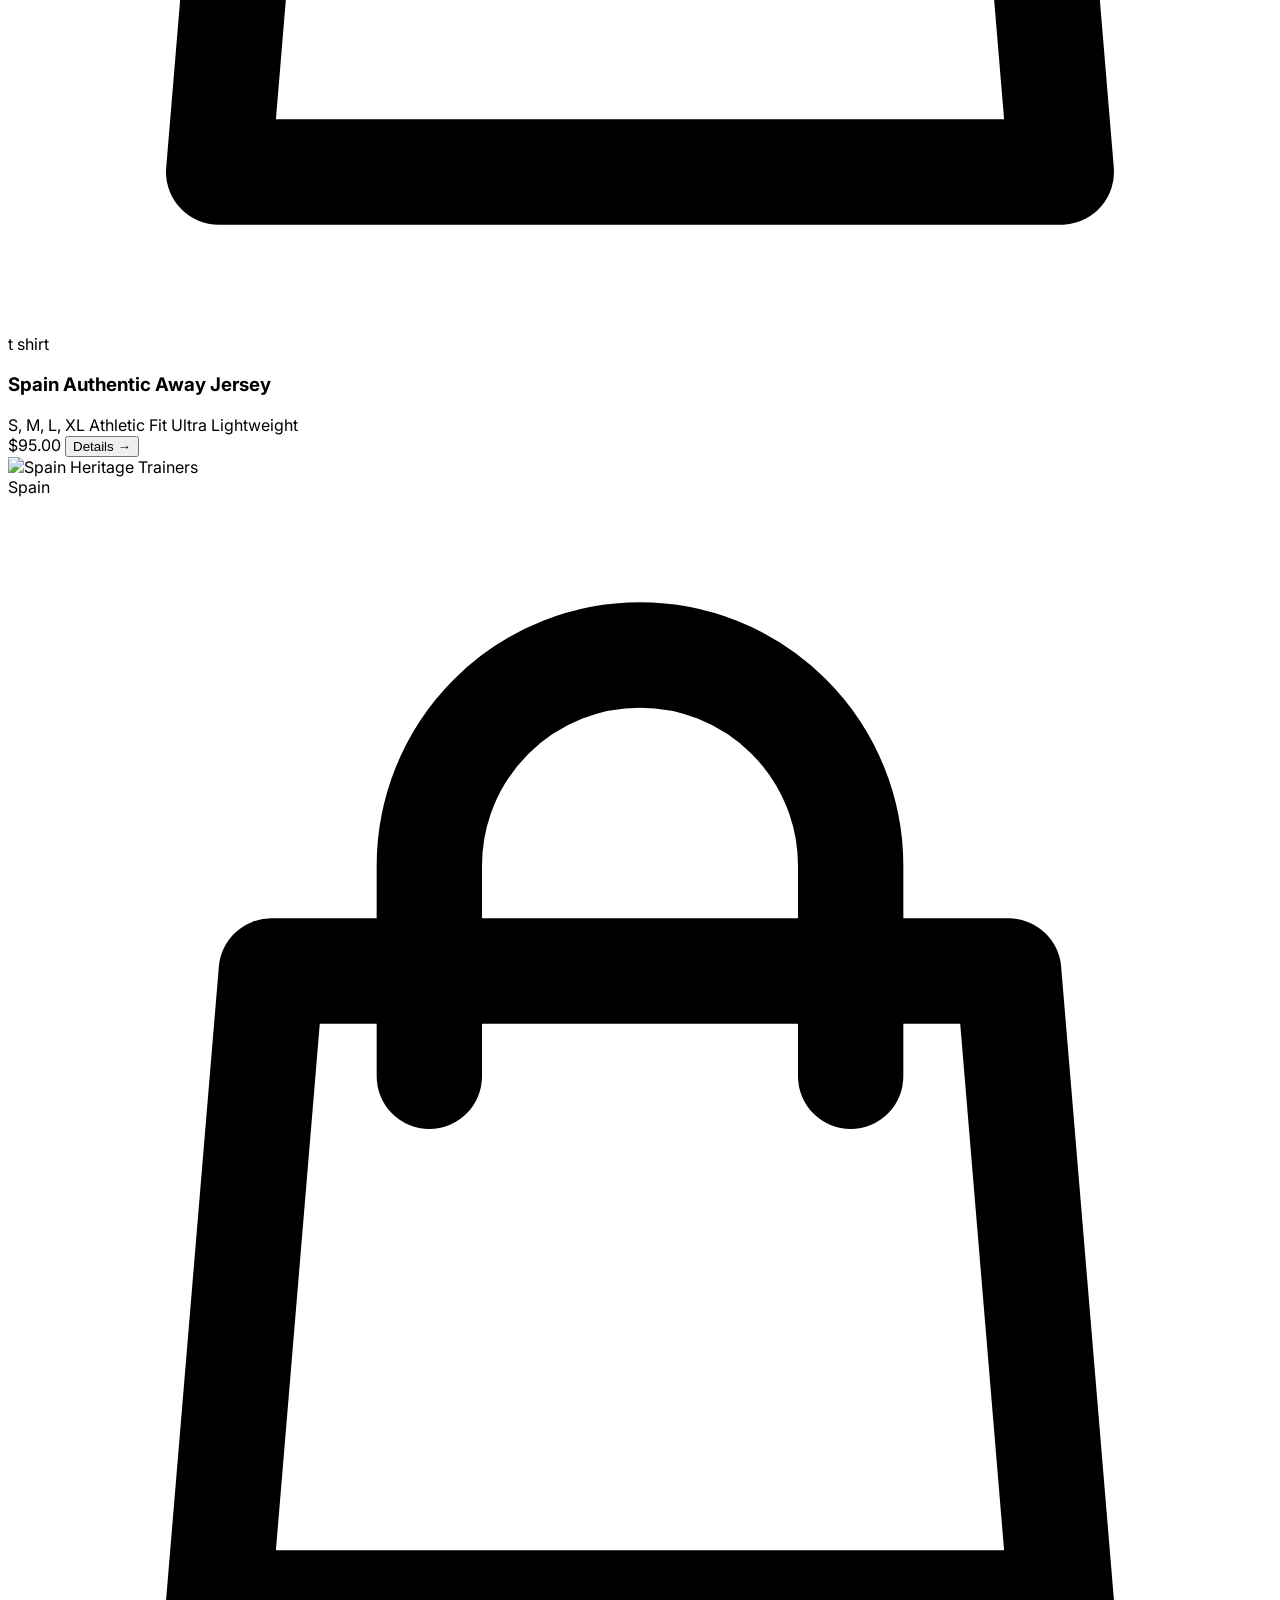
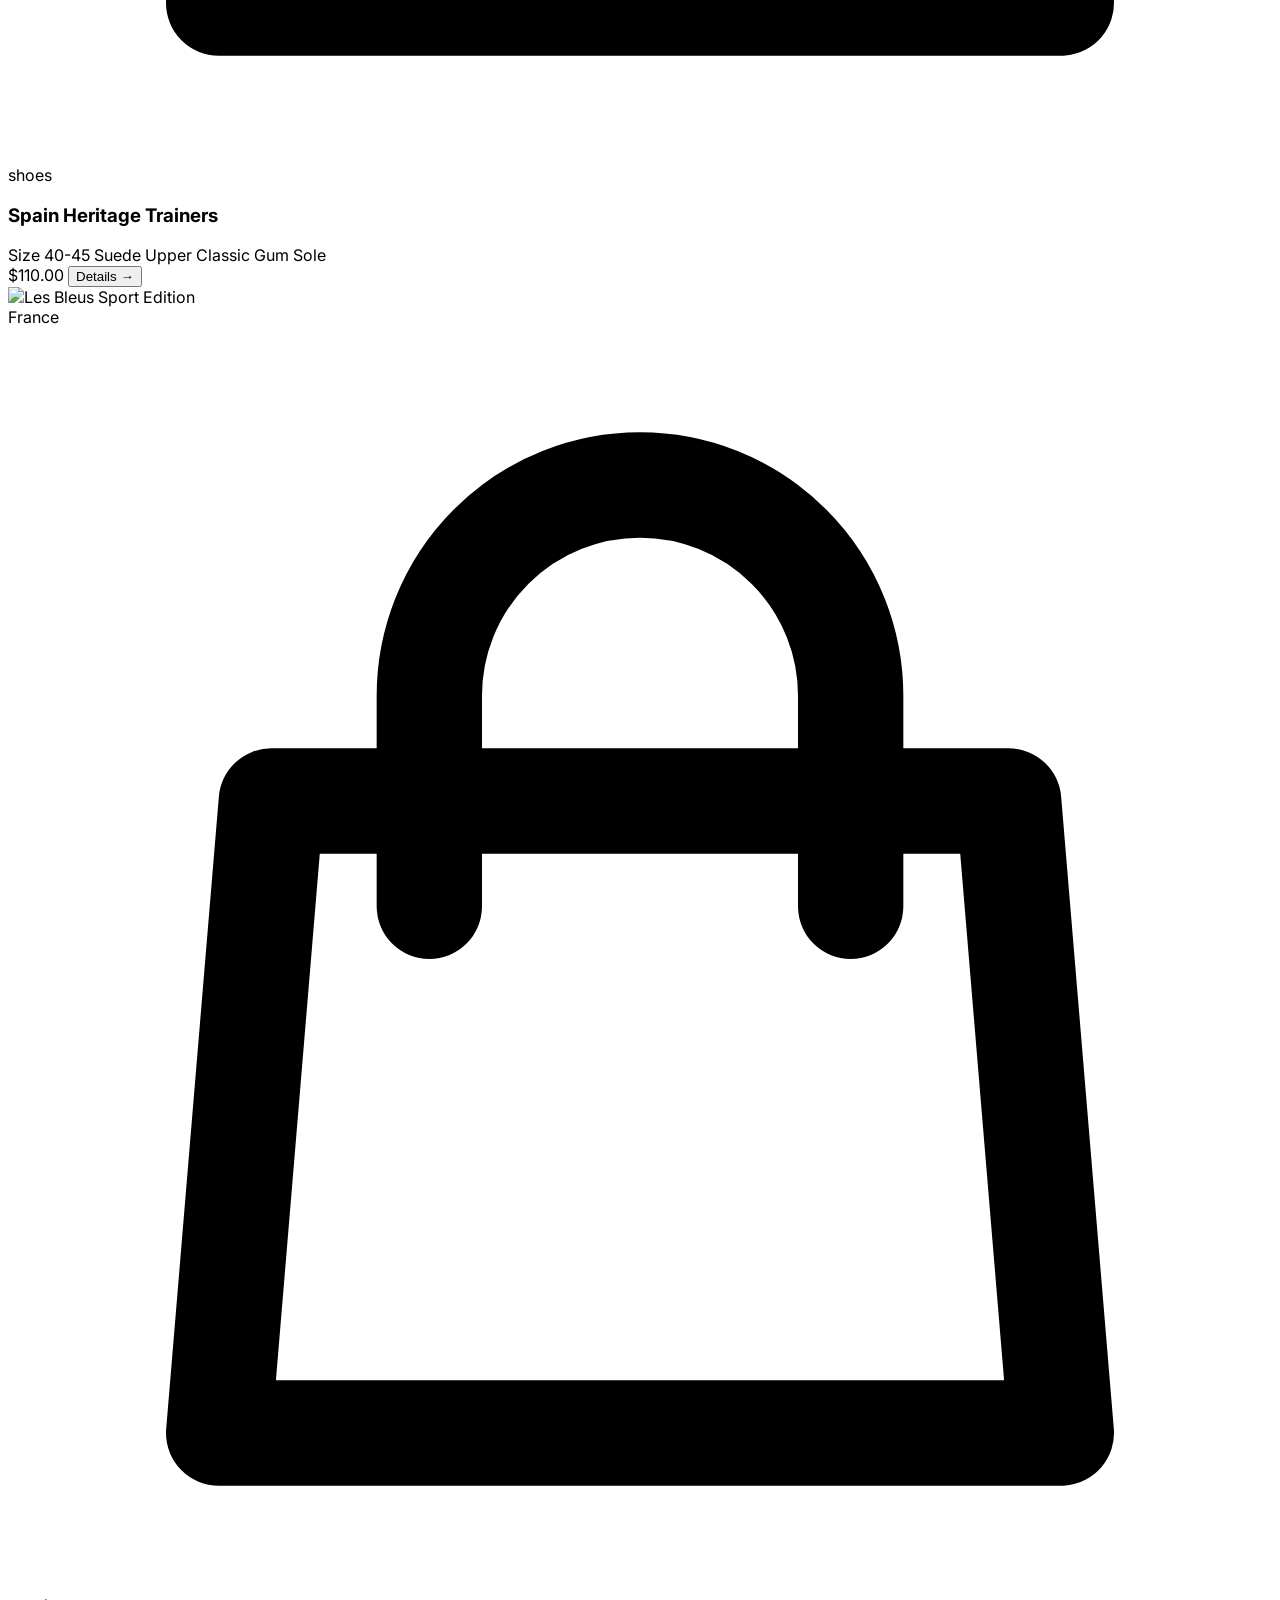
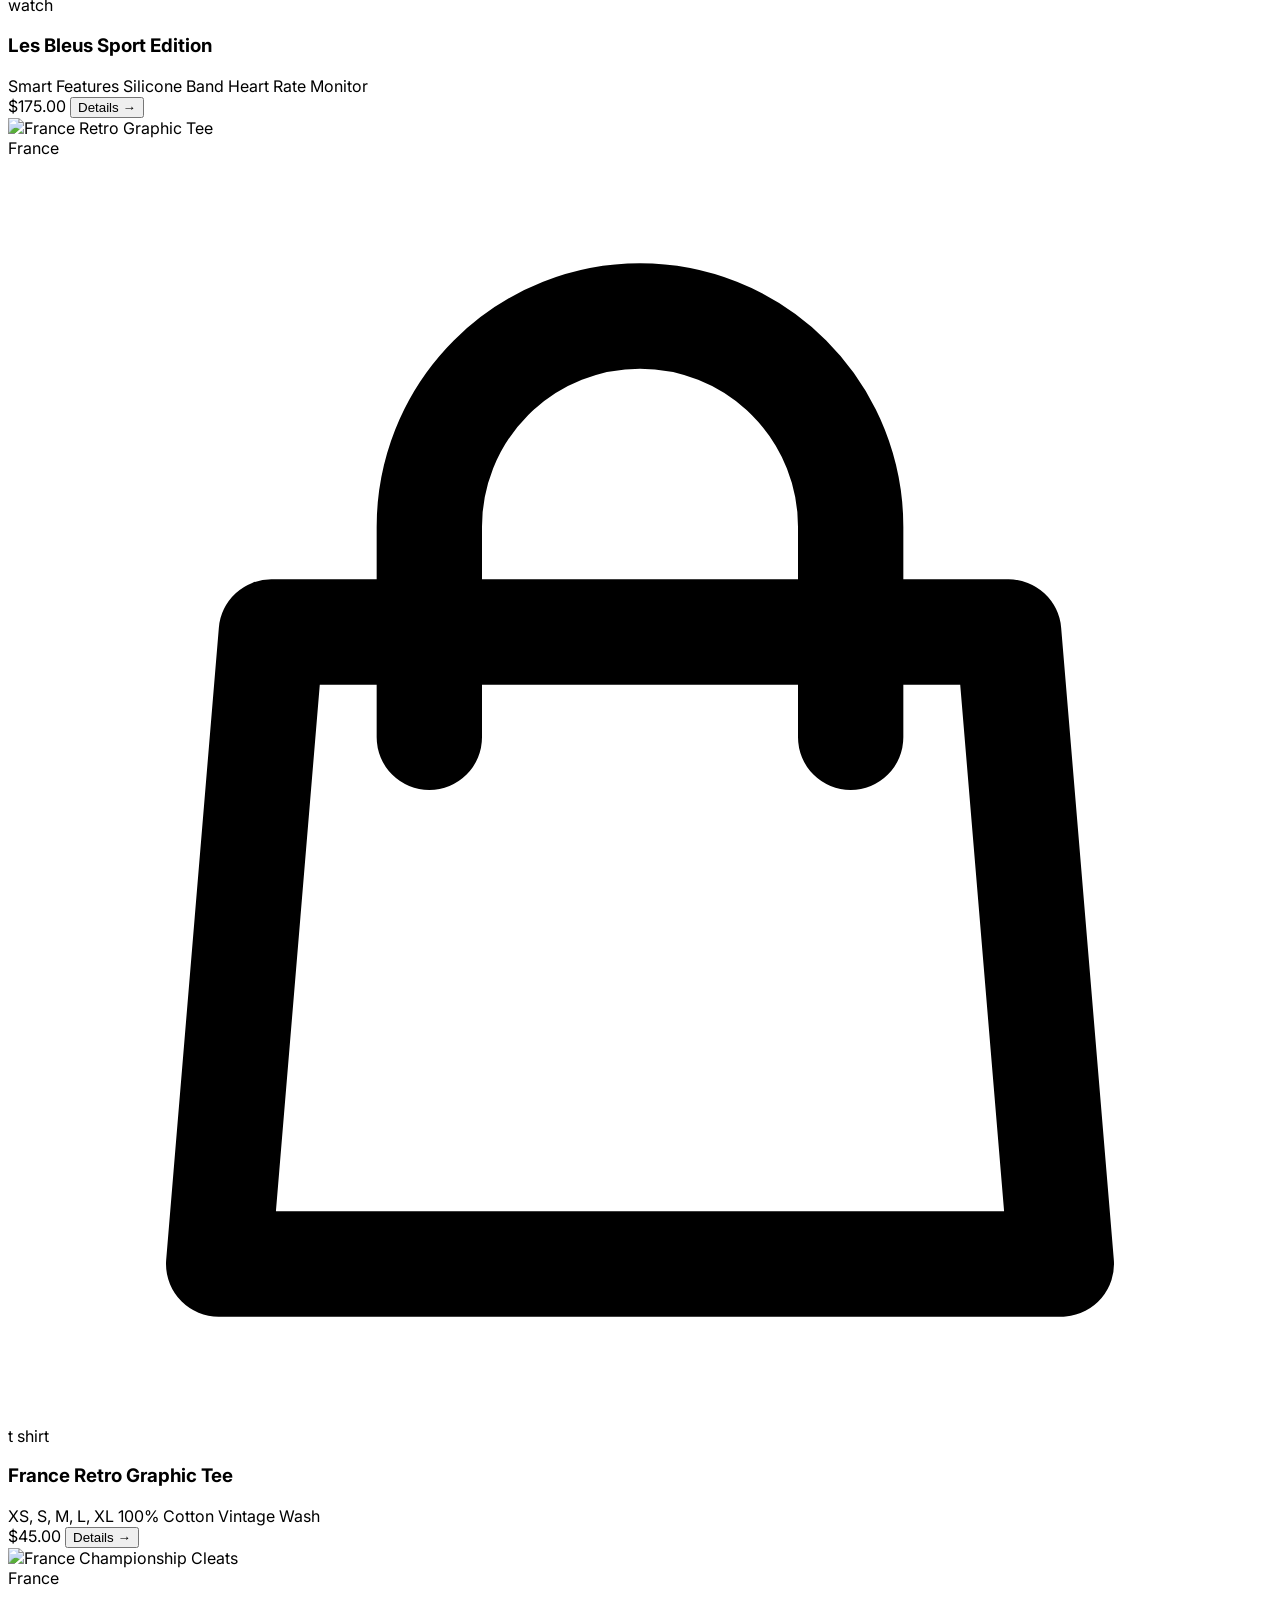
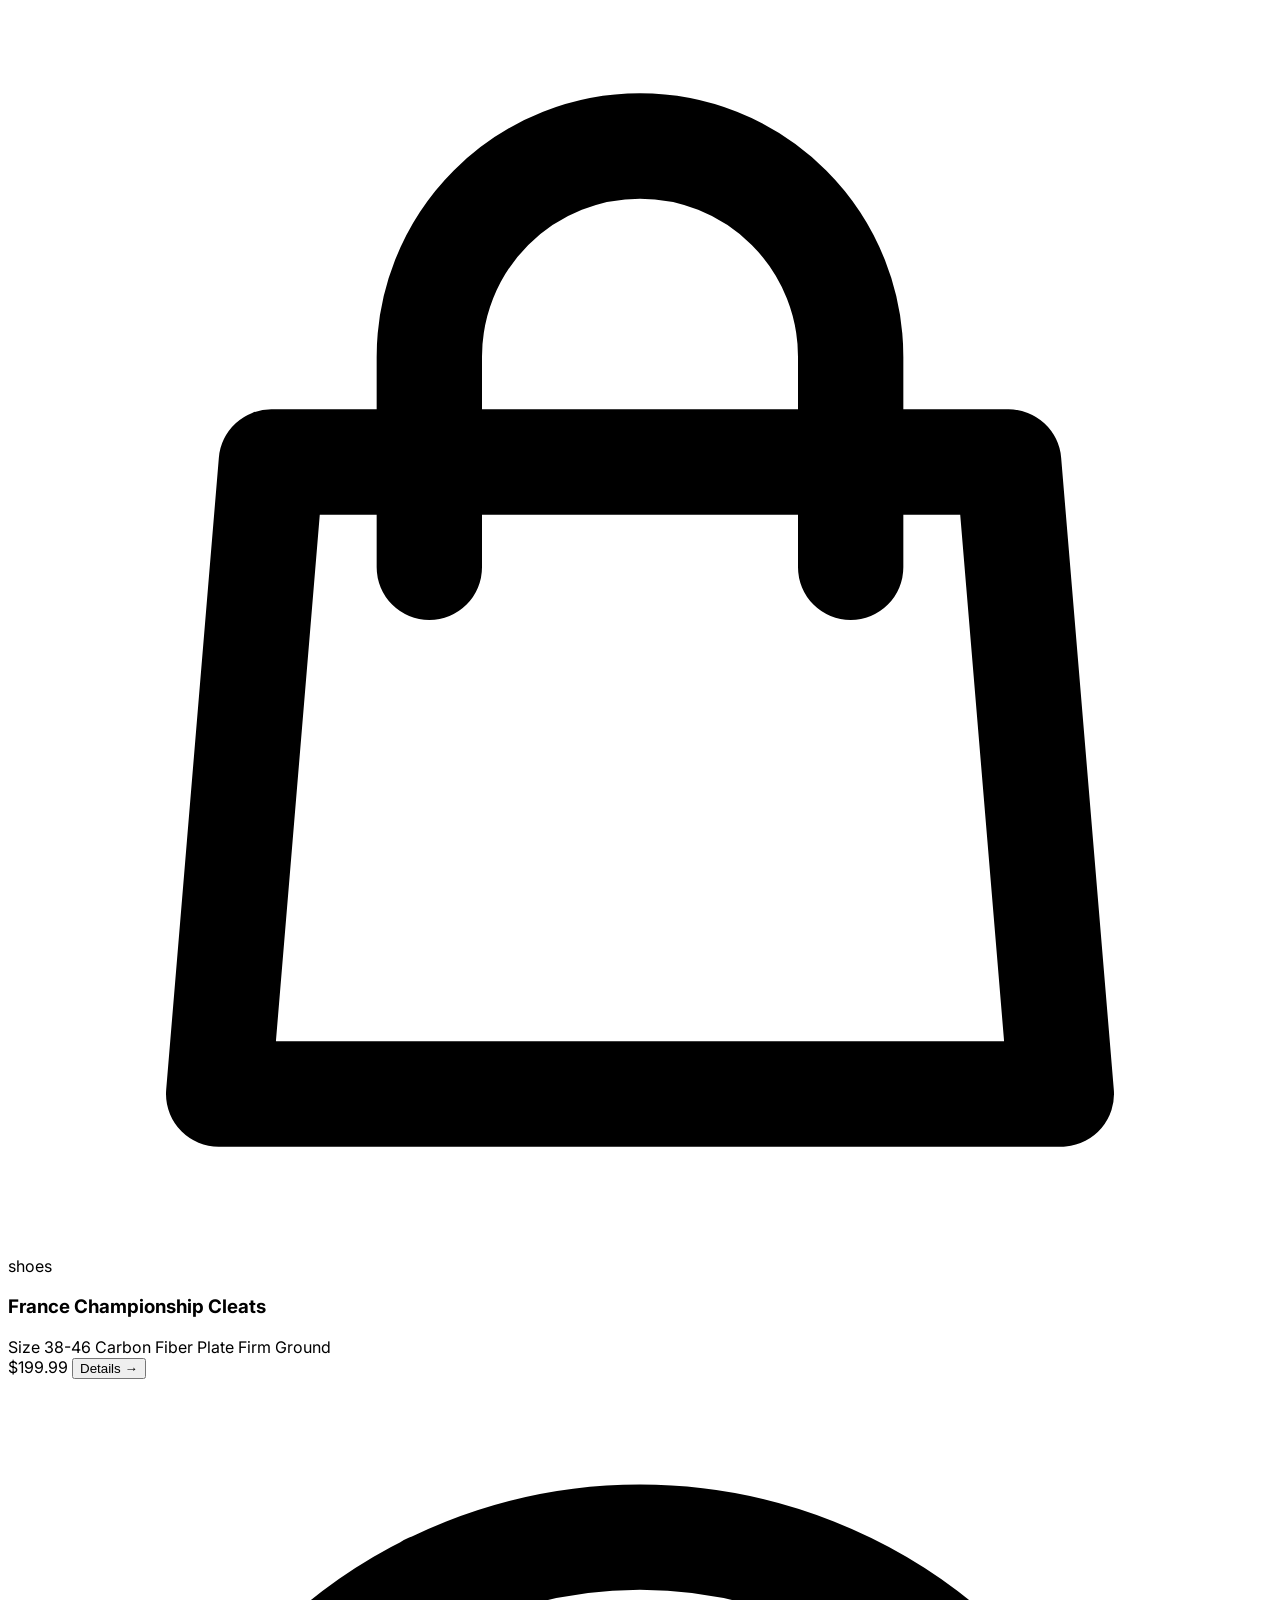
==== commit b7cf8010: "we add an option for dark mode" ====
--- a/national-team-store/index.html
+++ b/national-team-store/index.html
@@ -6,6 +6,17 @@
     <meta name="description" content="Nations Gear - Premium merchandise for national teams including Morocco, Spain, and France. Shop watches, t-shirts, and shoes.">
     <title>Nations Gear | Official Team Merchandise</title>
     <script src="https://cdn.tailwindcss.com"></script>
+    <script>
+        tailwind.config = {
+            darkMode: 'class',
+        }
+        // Check local storage or system preference on load
+        if (localStorage.theme === 'dark' || (!('theme' in localStorage) && window.matchMedia('(prefers-color-scheme: dark)').matches)) {
+            document.documentElement.classList.add('dark')
+        } else {
+            document.documentElement.classList.remove('dark')
+        }
+    </script>
     <link href="https://fonts.googleapis.com/css2?family=Inter:wght@300;400;500;600;700;800&display=swap" rel="stylesheet">
     <style>
         body { 
@@ -35,23 +46,28 @@
         }
     </style>
 </head>
-<body class="bg-gray-50 text-slate-800 antialiased selection:bg-blue-200 selection:text-blue-900">
+<body class="bg-gray-50 dark:bg-slate-950 text-slate-800 dark:text-slate-200 antialiased selection:bg-blue-200 selection:text-blue-900 transition-colors duration-300">
 
     <!-- Navigation -->
-    <nav class="bg-white/80 backdrop-blur-md border-b border-gray-100 sticky top-0 z-50 transition-all duration-300">
+    <nav class="bg-white/80 dark:bg-slate-900/80 backdrop-blur-md border-b border-gray-100 dark:border-slate-800 sticky top-0 z-50 transition-all duration-300">
         <div class="max-w-7xl mx-auto px-4 sm:px-6 lg:px-8">
             <div class="flex justify-between h-20 items-center">
                 <div class="flex-shrink-0 flex items-center cursor-pointer">
                     <svg class="w-8 h-8 text-blue-600 mr-2" fill="none" stroke="currentColor" viewBox="0 0 24 24" xmlns="http://www.w3.org/2000/svg"><path stroke-linecap="round" stroke-linejoin="round" stroke-width="2" d="M3.055 11H5a2 2 0 012 2v1a2 2 0 002 2 2 2 0 012 2v2.945M8 3.935V5.5A2.5 2.5 0 0010.5 8h.5a2 2 0 012 2 2 2 0 104 0 2 2 0 012-2h1.064M15 20.488V18a2 2 0 012-2h3.064M21 12a9 9 0 11-18 0 9 9 0 0118 0z"></path></svg>
-                    <span class="font-extrabold text-2xl tracking-tighter text-slate-900">NATIONS<span class="text-blue-600">GEAR</span></span>
+                    <span class="font-extrabold text-2xl tracking-tighter text-slate-900 dark:text-white">NATIONS<span class="text-blue-600">GEAR</span></span>
                 </div>
                 <div class="hidden sm:flex space-x-1">
-                    <a href="#" class="text-slate-600 hover:text-blue-600 hover:bg-blue-50 px-4 py-2 rounded-lg text-sm font-semibold transition-colors">Home</a>
-                    <a href="#shop" class="text-blue-600 bg-blue-50 px-4 py-2 rounded-lg text-sm font-semibold transition-colors">Shop</a>
-                    <a href="#" class="text-slate-600 hover:text-blue-600 hover:bg-blue-50 px-4 py-2 rounded-lg text-sm font-semibold transition-colors">About Us</a>
+                    <a href="#" class="text-slate-600 dark:text-slate-300 hover:text-blue-600 dark:hover:text-blue-400 hover:bg-blue-50 dark:hover:bg-slate-800 px-4 py-2 rounded-lg text-sm font-semibold transition-colors">Home</a>
+                    <a href="#shop" class="text-blue-600 dark:text-blue-400 bg-blue-50 dark:bg-slate-800 px-4 py-2 rounded-lg text-sm font-semibold transition-colors">Shop</a>
+                    <a href="#" class="text-slate-600 dark:text-slate-300 hover:text-blue-600 dark:hover:text-blue-400 hover:bg-blue-50 dark:hover:bg-slate-800 px-4 py-2 rounded-lg text-sm font-semibold transition-colors">About Us</a>
                 </div>
                 <div class="flex items-center space-x-4">
-                    <button class="text-slate-500 hover:text-blue-600 transition-colors p-2" aria-label="Cart">
+                    <!-- Dark Mode Toggle -->
+                    <button id="theme-toggle" class="text-slate-500 dark:text-slate-400 hover:bg-slate-100 dark:hover:bg-slate-800 rounded-lg text-sm p-2 transition-colors" aria-label="Toggle Dark Mode">
+                        <svg id="theme-toggle-dark-icon" class="hidden w-5 h-5" fill="currentColor" viewBox="0 0 20 20" xmlns="http://www.w3.org/2000/svg"><path d="M17.293 13.293A8 8 0 016.707 2.707a8.001 8.001 0 1010.586 10.586z"></path></svg>
+                        <svg id="theme-toggle-light-icon" class="hidden w-5 h-5" fill="currentColor" viewBox="0 0 20 20" xmlns="http://www.w3.org/2000/svg"><path d="M10 2a1 1 0 011 1v1a1 1 0 11-2 0V3a1 1 0 011-1zm4 8a4 4 0 11-8 0 4 4 0 018 0zm-.464 4.95l.707.707a1 1 0 001.414-1.414l-.707-.707a1 1 0 00-1.414 1.414zm2.12-10.607a1 1 0 010 1.414l-.706.707a1 1 0 11-1.414-1.414l.707-.707a1 1 0 011.414 0zM17 11a1 1 0 100-2h-1a1 1 0 100 2h1zm-7 4a1 1 0 011 1v1a1 1 0 11-2 0v-1a1 1 0 011-1zM5.05 6.464A1 1 0 106.465 5.05l-.708-.707a1 1 0 00-1.414 1.414l.707.707zm1.414 8.486l-.707.707a1 1 0 01-1.414-1.414l.707-.707a1 1 0 011.414 1.414zM4 11a1 1 0 100-2H3a1 1 0 000 2h1z" fill-rule="evenodd" clip-rule="evenodd"></path></svg>
+                    </button>
+                    <button class="text-slate-500 dark:text-slate-400 hover:text-blue-600 dark:hover:text-blue-400 transition-colors p-2" aria-label="Cart">
                         <svg class="w-6 h-6" fill="none" stroke="currentColor" viewBox="0 0 24 24" xmlns="http://www.w3.org/2000/svg"><path stroke-linecap="round" stroke-linejoin="round" stroke-width="2" d="M16 11V7a4 4 0 00-8 0v4M5 9h14l1 12H4L5 9z"></path></svg>
                     </button>
                 </div>
@@ -83,16 +99,16 @@
         
         <div class="flex flex-col md:flex-row justify-between items-end mb-12 gap-6">
             <div>
-                <h2 class="text-4xl font-extrabold text-slate-900 mb-2 tracking-tight">The Arsenal</h2>
-                <p class="text-slate-500 font-medium">Select your category to filter the collection.</p>
+                <h2 class="text-4xl font-extrabold text-slate-900 dark:text-white mb-2 tracking-tight">The Arsenal</h2>
+                <p class="text-slate-500 dark:text-slate-400 font-medium">Select your category to filter the collection.</p>
             </div>
             
             <!-- Filter Bar -->
             <div class="flex space-x-3 overflow-x-auto pb-2 md:pb-0 w-full md:w-auto scrollbar-hide" id="filter-container">
-                <button class="filter-btn active px-6 py-2.5 rounded-full border border-slate-200 text-sm font-bold text-slate-600 hover:bg-slate-100 whitespace-nowrap" data-filter="all">All Items</button>
-                <button class="filter-btn px-6 py-2.5 rounded-full border border-slate-200 text-sm font-bold text-slate-600 hover:bg-slate-100 whitespace-nowrap" data-filter="watch">Watches</button>
-                <button class="filter-btn px-6 py-2.5 rounded-full border border-slate-200 text-sm font-bold text-slate-600 hover:bg-slate-100 whitespace-nowrap" data-filter="t-shirt">T-Shirts</button>
-                <button class="filter-btn px-6 py-2.5 rounded-full border border-slate-200 text-sm font-bold text-slate-600 hover:bg-slate-100 whitespace-nowrap" data-filter="shoes">Shoes</button>
+                <button class="filter-btn active px-6 py-2.5 rounded-full border border-slate-200 dark:border-slate-700 text-sm font-bold text-slate-600 dark:text-slate-300 hover:bg-slate-100 dark:hover:bg-slate-800 whitespace-nowrap" data-filter="all">All Items</button>
+                <button class="filter-btn px-6 py-2.5 rounded-full border border-slate-200 dark:border-slate-700 text-sm font-bold text-slate-600 dark:text-slate-300 hover:bg-slate-100 dark:hover:bg-slate-800 whitespace-nowrap" data-filter="watch">Watches</button>
+                <button class="filter-btn px-6 py-2.5 rounded-full border border-slate-200 dark:border-slate-700 text-sm font-bold text-slate-600 dark:text-slate-300 hover:bg-slate-100 dark:hover:bg-slate-800 whitespace-nowrap" data-filter="t-shirt">T-Shirts</button>
+                <button class="filter-btn px-6 py-2.5 rounded-full border border-slate-200 dark:border-slate-700 text-sm font-bold text-slate-600 dark:text-slate-300 hover:bg-slate-100 dark:hover:bg-slate-800 whitespace-nowrap" data-filter="shoes">Shoes</button>
             </div>
         </div>
 
@@ -104,7 +120,7 @@
     </main>
 
     <!-- Footer -->
-    <footer class="bg-slate-900 text-slate-300 py-16 border-t border-slate-800">
+    <footer class="bg-slate-900 dark:bg-slate-950 text-slate-300 py-16 border-t border-slate-800 dark:border-slate-900">
         <div class="max-w-7xl mx-auto px-4 sm:px-6 lg:px-8 flex flex-col md:flex-row justify-between items-center gap-6">
             <div class="flex items-center">
                 <svg class="w-6 h-6 text-slate-500 mr-2" fill="none" stroke="currentColor" viewBox="0 0 24 24"><path stroke-linecap="round" stroke-linejoin="round" stroke-width="2" d="M3.055 11H5a2 2 0 012 2v1a2 2 0 002 2 2 2 0 012 2v2.945M8 3.935V5.5A2.5 2.5 0 0010.5 8h.5a2 2 0 012 2 2 2 0 104 0 2 2 0 012-2h1.064M15 20.488V18a2 2 0 012-2h3.064M21 12a9 9 0 11-18 0 9 9 0 0118 0z"></path></svg>
